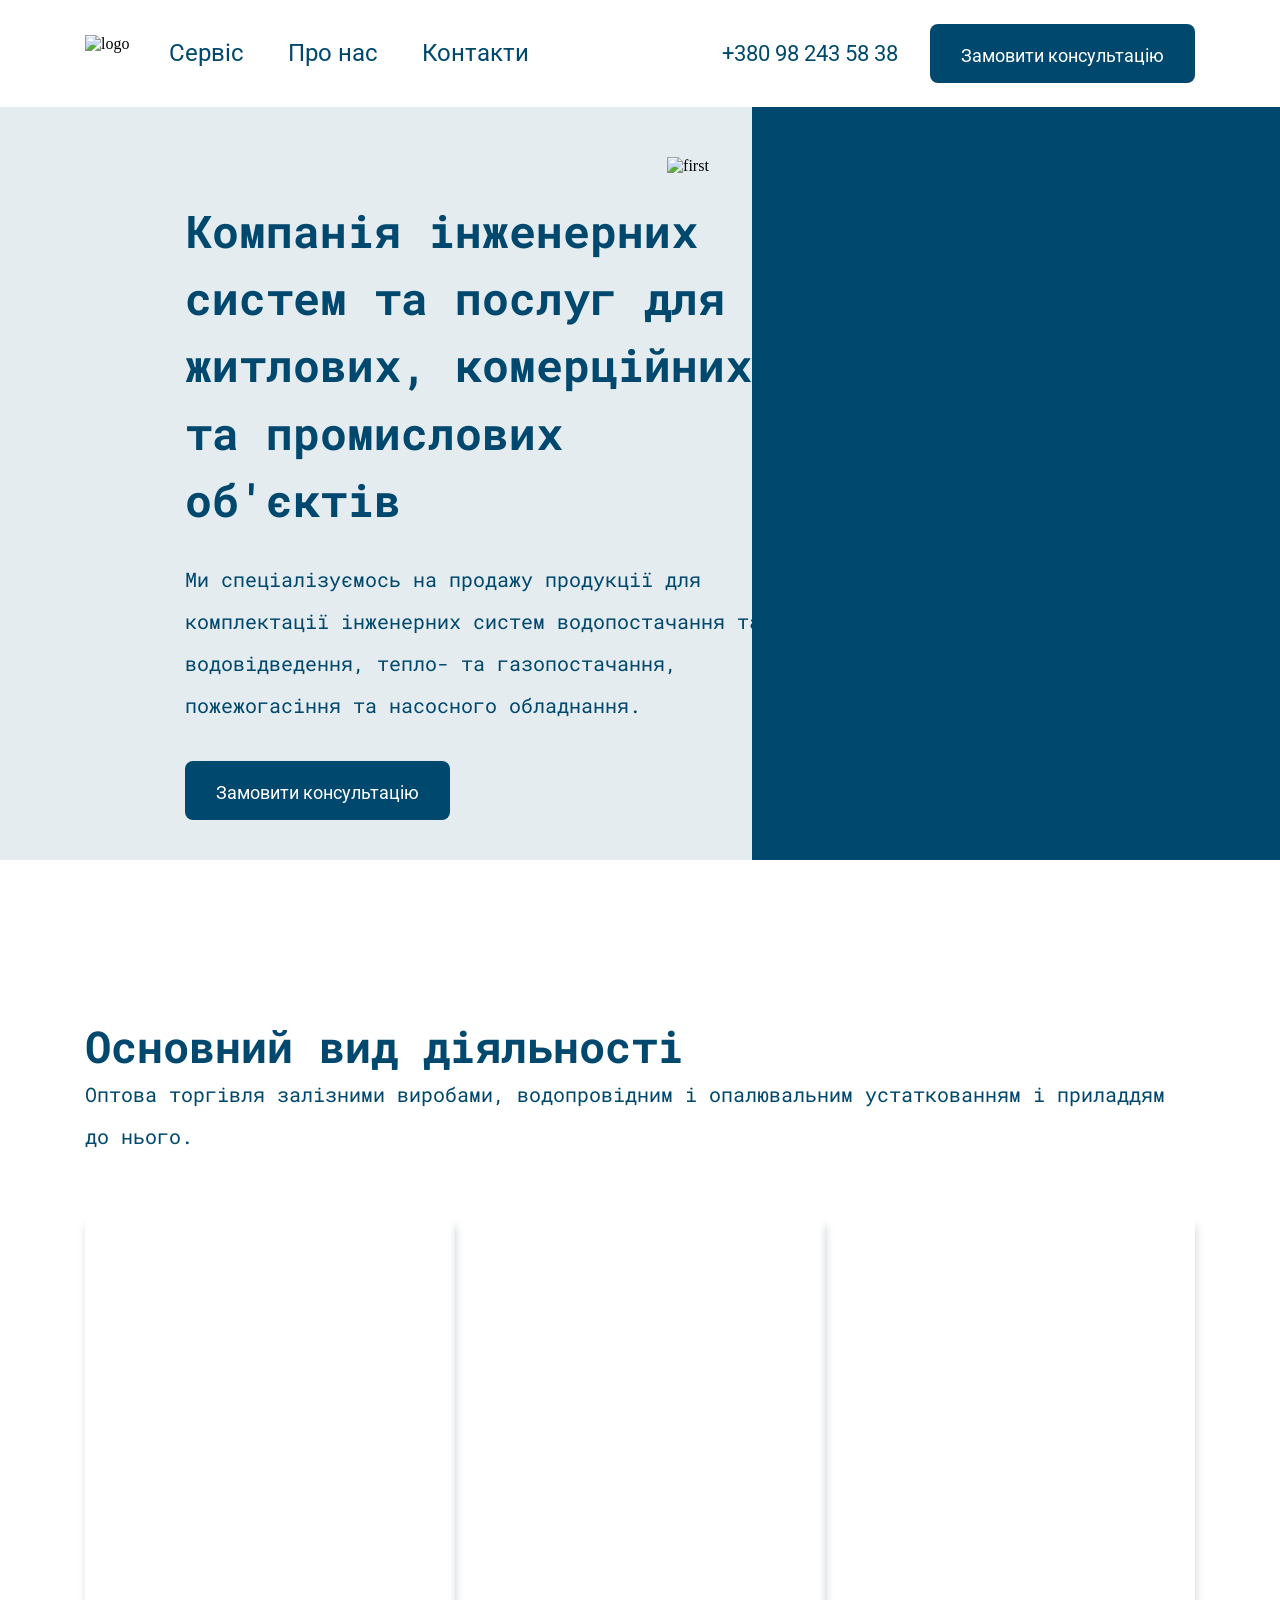
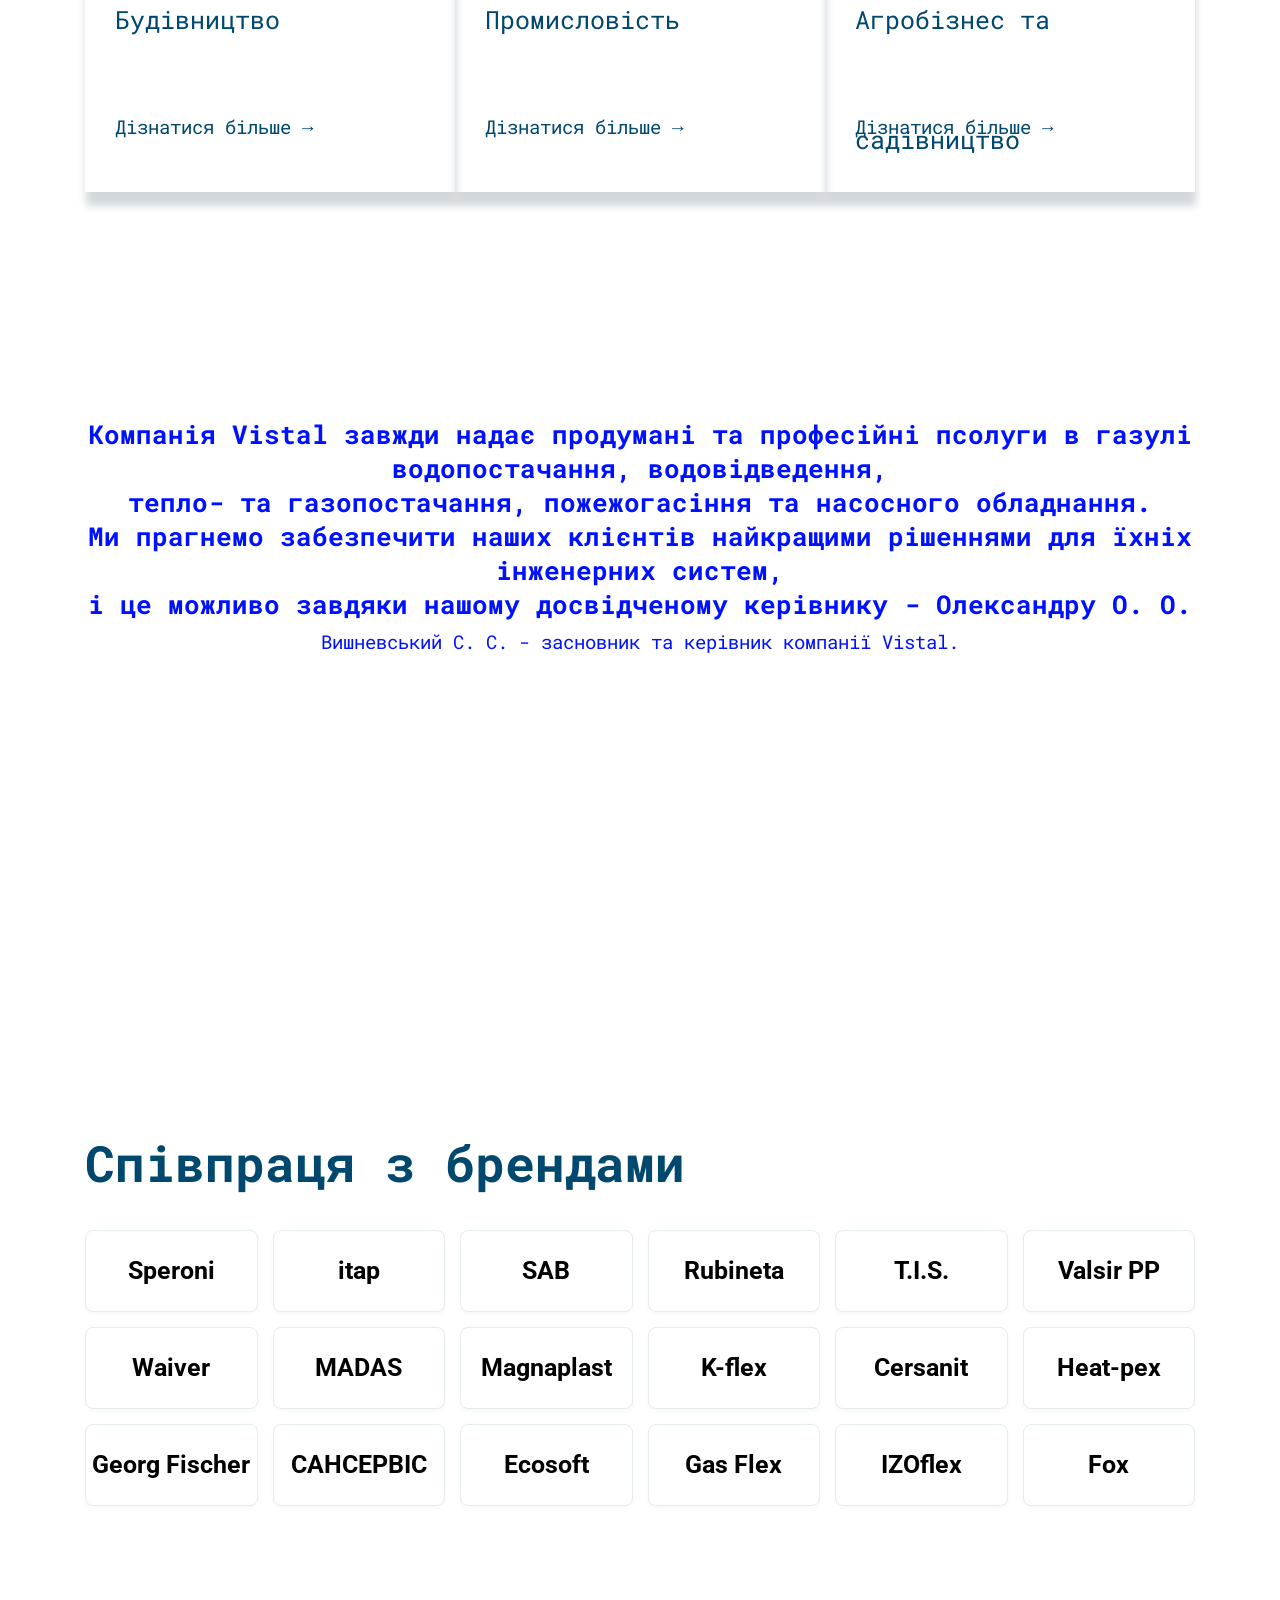
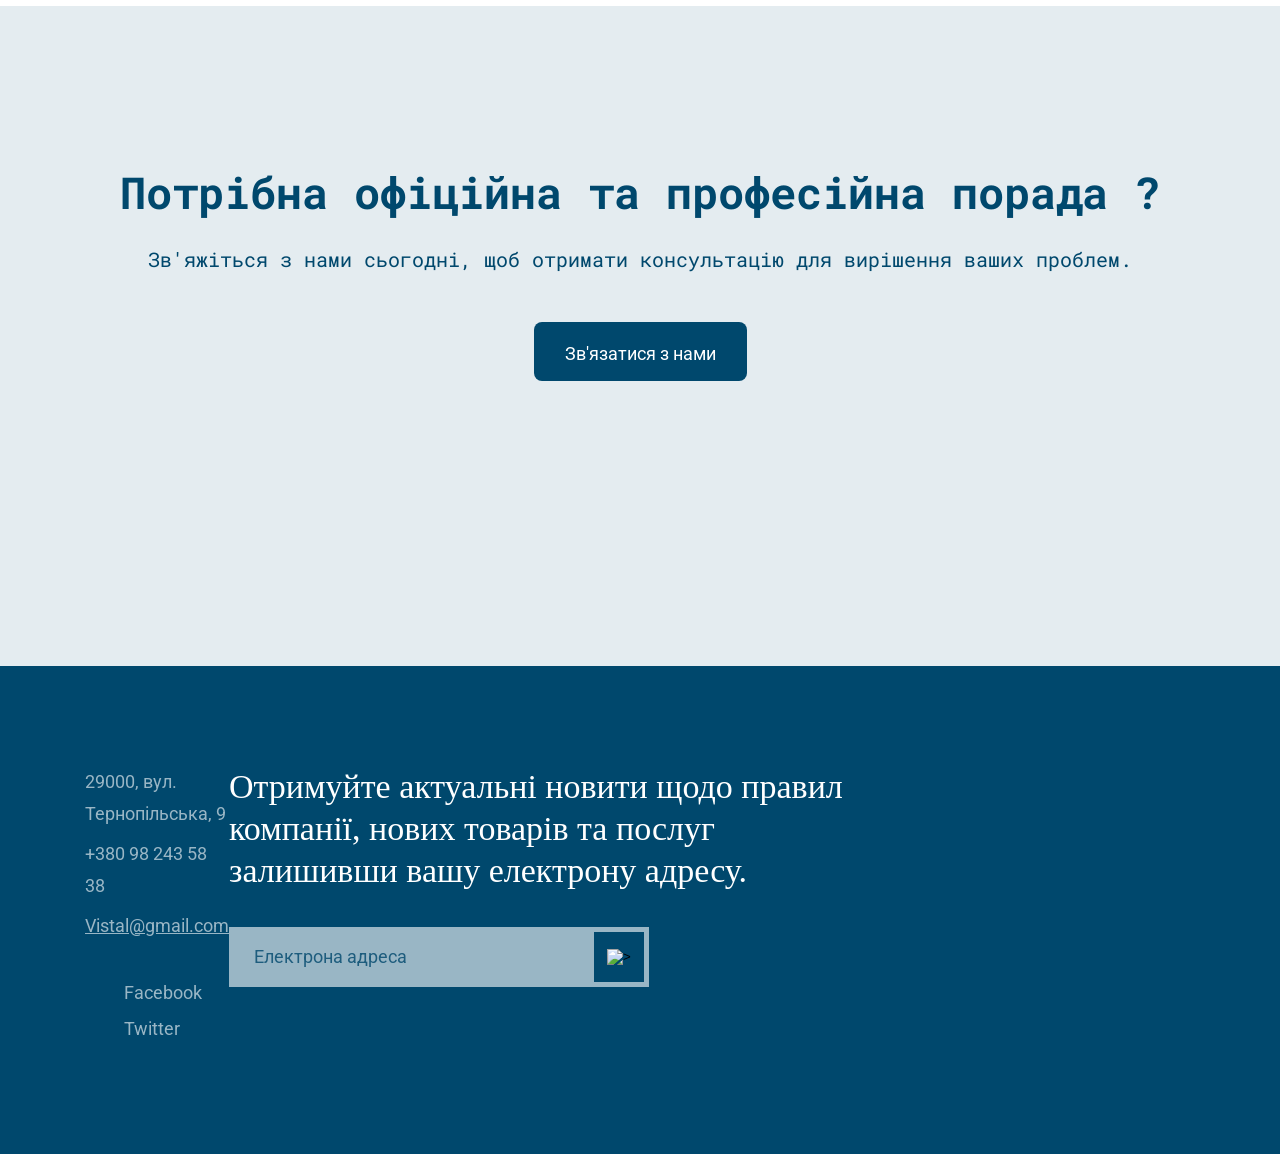
==== index.html @ 838b861d "updated design / fixed footer / etc" ====
<!DOCTYPE html>
<html lang="en">
<head>
    <meta charset="UTF-8">
    <meta name="viewport" content="width=device-width, initial-scale=1.0">
    <title>Vistal</title>
    <link rel="preconnect" href="https://fonts.googleapis.com">
    <link rel="preconnect" href="https://fonts.gstatic.com" crossorigin>
    <link href="https://fonts.googleapis.com/css2?family=Roboto+Mono:ital,wght@0,100..700;1,100..700&family=Roboto:ital,wght@0,100..900;1,100..900&display=swap" rel="stylesheet">
    <link rel="stylesheet" href="Style/style.css">
</head>
<body>
    <header class="header container">
        <div class="header-left">
            <div class="header-logo"><img src="Img/vistal.png" alt="logo"></div>
            <div class="header-menu">
                <a href="#">Сервіс</a>
                <a href="#">Про нас</a>
                <a href="#">Контакти</a>
            </div>
        </div>
        <div class="header-right">
            <div class="header-phone">+380 98 243 58 38</div>
            <button class="button up24px">Замовити консультацію</button>
        </div>
    </header>
    <section class="representation">
        <div class="represntation-text container">
            <h1>
                Компанія інженерних систем та послуг для житлових, комерційних та промислових об'єктів
                
            </h1>
            <p class="m-b35">
                Ми спеціалізуємось на продажу продукції для комплектації інженерних систем водопостачання та водовідведення, тепло- та газопостачання, пожежогасіння та насосного обладнання.
            </p>
            <button class="button">Замовити консультацію</button>
        </div>
        <div class="general-image">
          <img src="Img/img1.jpg" alt="first" class="firstImage">
          
        </div>
    </section>
    <section class="areas container">
        <h2>
            Основний вид діяльності
        </h2>
        <p>
            Оптова торгівля залізними виробами, водопровідним і опалювальним устаткованням і приладдям до нього.
        </p>
        <div class="areas-cards">
            <div class="card">
                <div class="card-image"><img src="Img/B1.png" alt=""></div>
                <div class="card-name">Будівництво</div>
                <a href="#"> Дізнатися більше &rarr;</a>
            </div>
            <div class="card">
                <div class="card-image"><img src="Img/P1.jpg" alt=""></div>
                <div class="card-name">Промисловість</div>
                <a href="#"> Дізнатися більше &rarr;</a>
                </div>
            <div class="card">
                <div class="card-image"><img src="Img/A1.jpg" alt=""></div>
                <div class="card-name">Агробізнес та садівництво</div>
                <a href="#"> Дізнатися більше &rarr;</a>
            </div>
        </div>
    </section>
    <section class="team container">
        <h3>
            Компанія Vistal завжди надає продумані та професійні псолуги в газулі водопостачання, водовідведення, <br> 
            тепло- та газопостачання, пожежогасіння та насосного обладнання.<br>
            Ми прагнемо забезпечити наших клієнтів найкращими рішеннями для їхніх інженерних систем,<br>
             і це можливо завдяки нашому досвідченому керівнику - Олександру О. О.
        </h3>
        <p>
            Вишневський С. С. - засновник та керівник компанії Vistal.
        </p>
        <div class="arrow">
            <img src="Img/arrow.png" alt="">
        </div>
    </section>
    <section class="partners container">
        <h2>
            Співпраця з брендами
        </h2>
        <div class="partners-grid">
            <a href="#" class="partner-btn">Speroni</a>
            <a href="#" class="partner-btn">itap</a>
            <a href="#" class="partner-btn">SAB</a>
            <a href="#" class="partner-btn">Rubineta</a>
            <a href="#" class="partner-btn">T.I.S.</a>
            <a href="#" class="partner-btn">Valsir PP</a>
            
            <a href="#" class="partner-btn">Waiver</a>
            <a href="#" class="partner-btn">MADAS</a>
            <a href="#" class="partner-btn">Magnaplast</a>
            <a href="#" class="partner-btn">K-flex</a>
            <a href="#" class="partner-btn">Cersanit</a>
            <a href="#" class="partner-btn">Heat-pex</a>
            
            <a href="#" class="partner-btn">Georg Fischer</a>
            <a href="#" class="partner-btn">CAHCEPBIC</a>
            <a href="#" class="partner-btn">Ecosoft</a>
            <a href="#" class="partner-btn">Gas Flex</a>
            <a href="#" class="partner-btn">IZOflex</a>
            <a href="#" class="partner-btn">Fox</a>
        </div>
    </section>
    <section class="request">
        <h2>
            Потрібна офіційна та професійна порада ?
        </h2>
        <p>
            Зв'яжіться з нами сьогодні, щоб отримати консультацію для вирішення ваших проблем.
        </p>
        <button class="button">Зв'язатися з нами</button>
    </section>
    <footer class="footer container">
      <div class="footer-leftSide">
      
      <div class="contacts">
        <div class="address">
            29000, вул. Тернопільська, 9
        </div>
        <div class="phone">
            +380 98 243 58 38
        </div>
        <div class="mail">
            Vistal@gmail.com
        </div>
      </div>
      <div class="socials">
        <div class="social-item"><img src="Img/F.png" alt=""><div class="soc-item-txt">Facebook</div></div>
        <div class="social-item"><img src="Img/T.png" alt=""><div class="soc-item-txt">Twitter</div></div>
      </div>
      </div>
      <div class="footer-main">
        <h4 class="white">
            Отримуйте актуальні новити щодо правил компанії, нових товарів та послуг залишивши вашу електрону адресу.
        </h4>
        <div class="combiInput">
            <input type="text" placeholder="Електрона адреса">
            <button class="imageButton"><img src="Img/send.png" alt=">"></button>
        </div>
      </div>
    </footer>
</body>
</html>
---- Style/style.css ----
*{
    padding: 0;
    margin: 0;
}

.upHead {
    height: 51px;
    background-color: #00486D;
    color: #99B6C5;
    font-family: DM Sans;
    font-size: 18px;
    line-height: 51px;
    text-align: center;
}

.header {
    display: flex;
    justify-content: space-between;
    height: 107px;
}

.container {
    padding: 0 85px;
}

.header-left {
    display: flex;
    gap: 40px;
}

.header-logo {
    margin-top: 35px;
}

.header-menu a {
    text-decoration: none;
    font-family: "Roboto", sans-serif;
    font-size: 24px;
    line-height: 107px;
    color: #00486D;
    margin-right: 40px;
}

.header-right {
    display: flex;
    gap: 32px;
}

.header-phone {
    font-family: "Roboto", sans-serif;
    font-size: 22px;
    line-height: 107px;
    color: #00486D;
}

.button {
   height: 59px;
    font-family: "Roboto", sans-serif;
    font-weight: 400;
    font-size: 18px;
    line-height: 59px;
    text-align: center;
    padding: 0 29px;
    background-color: #00486D;
    color: #FFFFFF;
    cursor: pointer;
    transition: all 0.3s ease; 
    border: 2px solid transparent; /* краї прозорі */
    border-radius: 8px; /* робить краї м'якими та круглими */
}

.button:hover {
    border-color: transparent; /* краї прозорі*/
    box-shadow: 0px 8px 15px rgba(0, 72, 109, 0.3);
    transform: translateY(-2px);
}

.up24px {
    margin-top: 24px;
}

.representation {
    display: flex;
    justify-content: space-between;
    background-color: #E4ECF0;
}

h1 {
    font-family: "Roboto Mono", monospace;
    font-size: 45px;
    line-height: 67.2px;
    color: #00486D;
    margin-bottom: 25px;
}

p {
    font-family: "Roboto Mono", monospace;
    font-size: 20px;
    line-height: 42px;
    color: #00486D;
}

.represntation-text {
    position: relative;
    width: 635px;
    height: 551px;
    padding-top: 90px;
     left: 100px;
}

.general-image {
    position: relative;
    background-color: #00486D;
    width: 576px;
    height: 753px;
}

.firstImage {
    position: relative;
    z-index: 4;
    top: 50px;
    right: 85px;
    width: 576px;
    height: 753px;
}

.m-b35 {
    margin-bottom: 35px;
}

.areas {
    padding-top: 160px;
}

h2 {
    font-family: "Roboto Mono", monospace;
    font-size: 44px;
    line-height: 52.8px;
    color: #00486D;
}

.areas-cards {
    display: flex;
    justify-content: space-between;
    margin-top: 55px;
}

.card {
    position: relative;
    width: 397px;
    height: 500px;
    padding: 40px 30px;
    box-shadow: 1px 14px 8px rgba(34, 60, 80, 0.2);
}

.card a {
    position: absolute;
    text-decoration: none;
    font-family: "Roboto Mono", monospace;
    font-size: 19px;
    line-height: 50px;  
    color: #00486D;
    bottom: 40px;
    left: 30px;
}

.card-image {
    width: 100%;
    height: 260px;
}

.card-name {
    font-family: "Roboto Mono", monospace;
    font-size: 25px;
    line-height: 120px;
    color: #00486D;
    margin-top: 48px;
    margin-bottom: 12px;
}

.team {
    position: relative;
    height: 620px;
}

.team h3 {
    font-family: "Roboto Mono", monospace;
    font-size: 34px;
    margin-top: 225px;
    text-align: center;
    color: #0011ff;
    font-size: 26px;
}

.team p {
    font-family: "Roboto Mono", monospace;
    font-size: 19px;
    text-align: center;
    color: #0011ff;
}

.arrow {
    position: absolute;
    right: 85px;
    top: -250px;
}

.partners {
    padding-top: 100px;
    padding-bottom: 100px;
}

.partners h2 {
    font-family: "Roboto Mono", monospace;
    font-size: 50px;
    margin-bottom: 40px;
    color: #00486D; 
}

/* Налаштовуємо сітку на 6 колонок */
.partners-grid {
    display: grid;
    grid-template-columns: repeat(6, 1fr);
    gap: 15px; /* Відстань між кнопками */
}

/* Стиль самої кнопки бренду */
.partner-btn {
    display: flex;
    align-items: center;
    justify-content: center;
    height: 80px;
    background-color: #FFFFFF;
    border: 1px solid #E4ECF0;
    border-radius: 8px; /* Заокруглені кути */
    text-decoration: none;
    
    color: #000000; 
    font-family: "Roboto", sans-serif;
    font-weight: 700;
    font-size: 25px;
    
    box-shadow: 0px 2px 4px rgba(0, 0, 0, 0.03);
    transition: all 0.3s ease;
}

/* Ефект при наведенні мишкою */
.partner-btn:hover {
    border-color: #00486D;
    box-shadow: 0px 6px 12px rgba(0, 72, 109, 0.15);
    transform: translateY(-2px); /* Кнопка трохи піднімається */
}

.request {
    height: 500px;
    background-color: #E4ECF0;
    text-align: center;
    padding-top: 160px;
}

.request h2 {
    margin-bottom: 20px;
}

.request p {
    margin-bottom: 42px;
}

.footer {
    background-color: #00486D;
    display: flex;
    justify-content: space-between; /* Розсуває ліву і праву колонки по краях */
    padding-top: 100px; /* Внутрішній відступ зверху */
    padding-bottom: 100px;
    height: auto; /* Видаляємо фіксовану висоту щоб футер був гнучким */
    box-sizing: border-box;
}

.footer-leftSide {
    width: 350px;
}

.whitelogo {
    margin-bottom: 40px;
}

.address, .phone, .mail {
    font-family: "Roboto", sans-serif;
    font-weight: 400;
    font-size: 18px;
    line-height: 32px;
    color: #99B6C5;
    margin-bottom: 8px; /* відступ між рядками */
}

.mail {
    text-decoration: underline; /* підкреслення пошти */
}

.socials {
    margin-top: 40px;
}

.social-item {
    display: flex;
    align-items: center; /* Центруємо іконку і текст по вертикалі */
    margin-bottom: 15px;
    cursor: pointer;
}

.social-item img {
    margin-right: 15px;
    width: 24px; /* іконки однакового розміру */
}

.soc-item-txt {
    font-family: "Roboto", sans-serif;
    font-weight: 400;
    font-size: 18px;
    color: #99B6C5;
}

.footer-main {
    max-width: 650px; 
    margin-right: 350px;/* Обмежуємо ширину правого блоку */
}

.footer-main h4 {
    font-family: 'DM Serif Text', serif;
    font-weight: 400;
    font-size: 34px; 
    line-height: 42px;
    color: #FFFFFF;
    margin-top: 0; 
    margin-bottom: 35px; /* Відступ до поля вводу */
    width: 100%; /* текс займеє всю ширину блока */
}

.combiInput {
    display: flex; /* Flexbox сам вирівняє поле і кнопку */
    background-color: #99B6C5;
    height: 60px;
    width: 100%;
    max-width: 420px;
    padding: 5px; /* Відступ від країв сірого фону до кнопки */
    box-sizing: border-box;
}

input {
    position: static; 
    flex-grow: 1; /* Поле вводу займає весь вільний простір зліва від кнопки */
    height: 100%;
    font-family: "Roboto", sans-serif;
    font-size: 18px;
    color: #00486D;
    padding-left: 20px;
    background: transparent; /* Робимо input прозорим, шоб було видно сірий фон .combiInput */
    border: none;
    outline: none; /* забираю чорну рамку при кліку */
}

/* Email Address */
input::placeholder {
    color: #00486D;
    opacity: 0.8;
}

.imageButton {
    position: static;
    width: 50px;
    height: 100%; /* Кнопка на всю висоту доступного простору */
    background-color: #00486D; 
    border: none;
    cursor: pointer;
    display: flex;
    justify-content: center;
    align-items: center;
    transition: background-color 0.3s ease;
}

.imageButton:hover {
    background-color: #002B41; /* темнішає при наведенні */
}
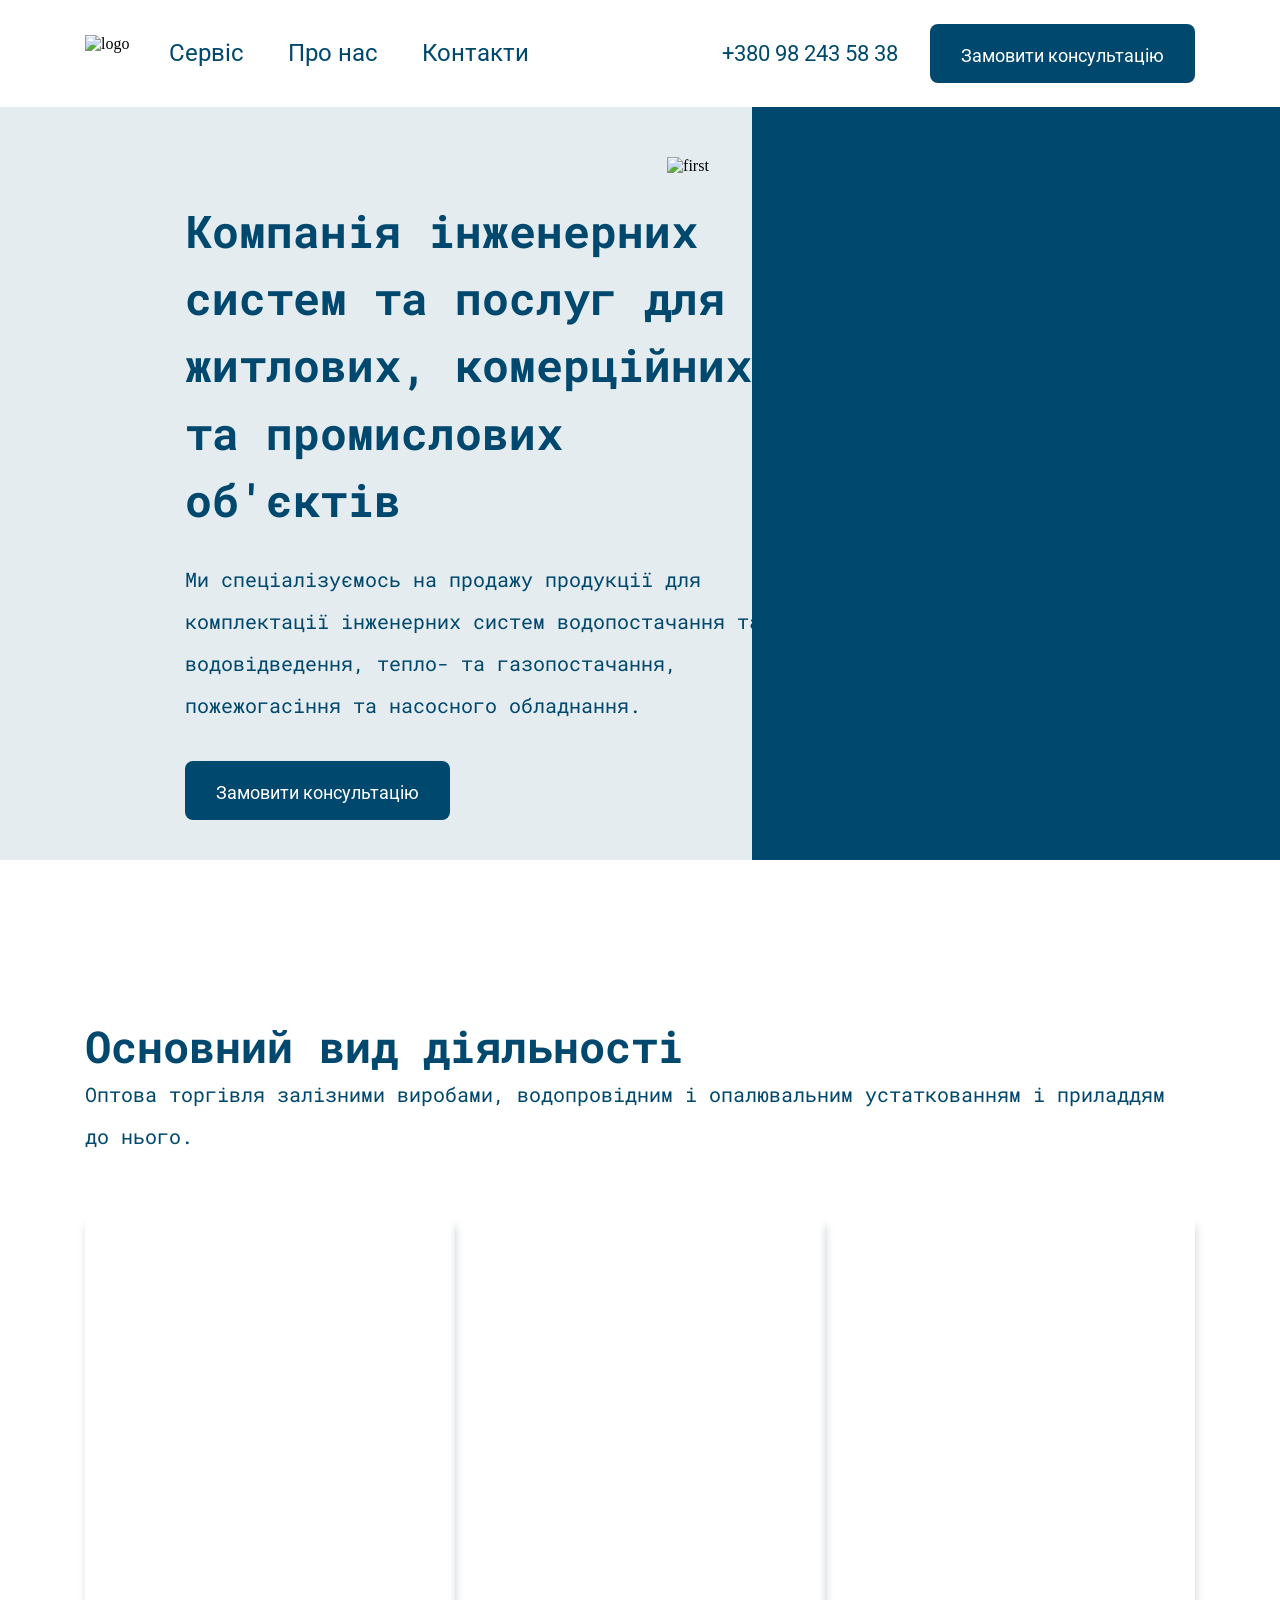
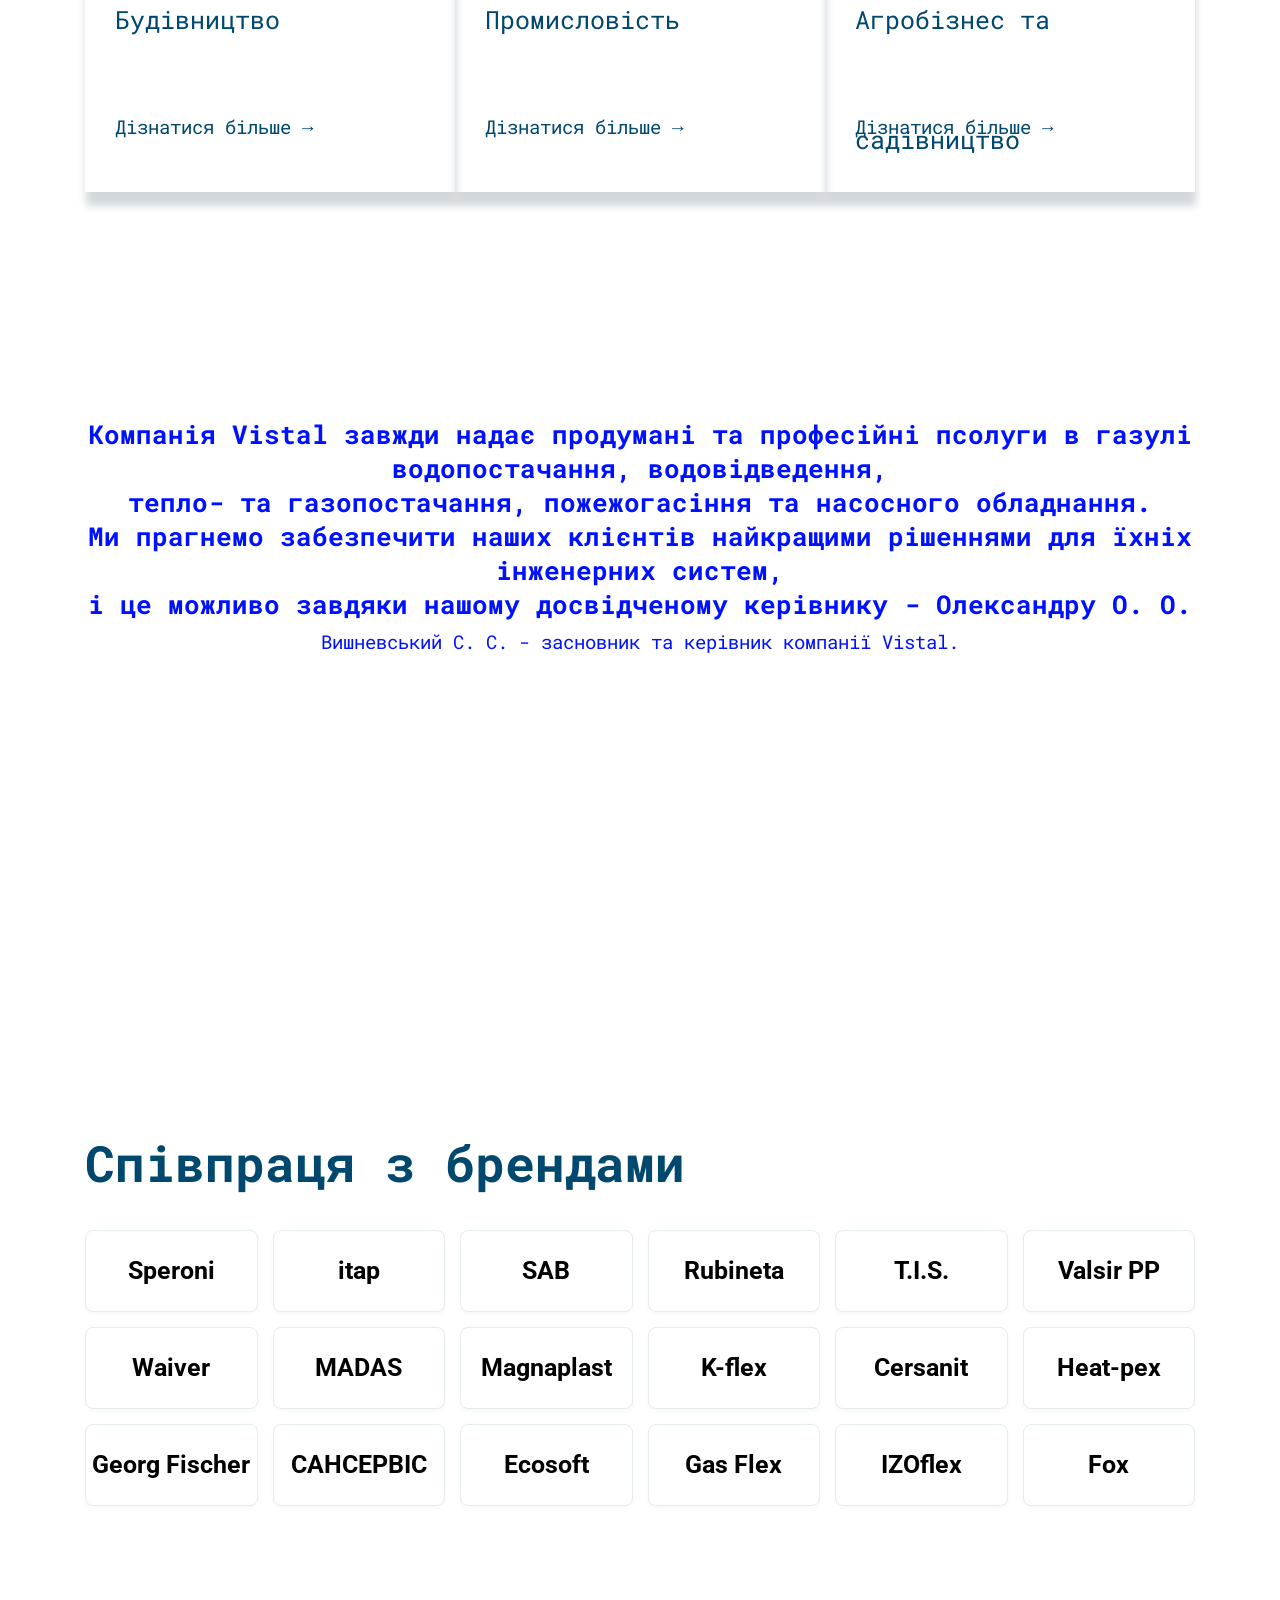
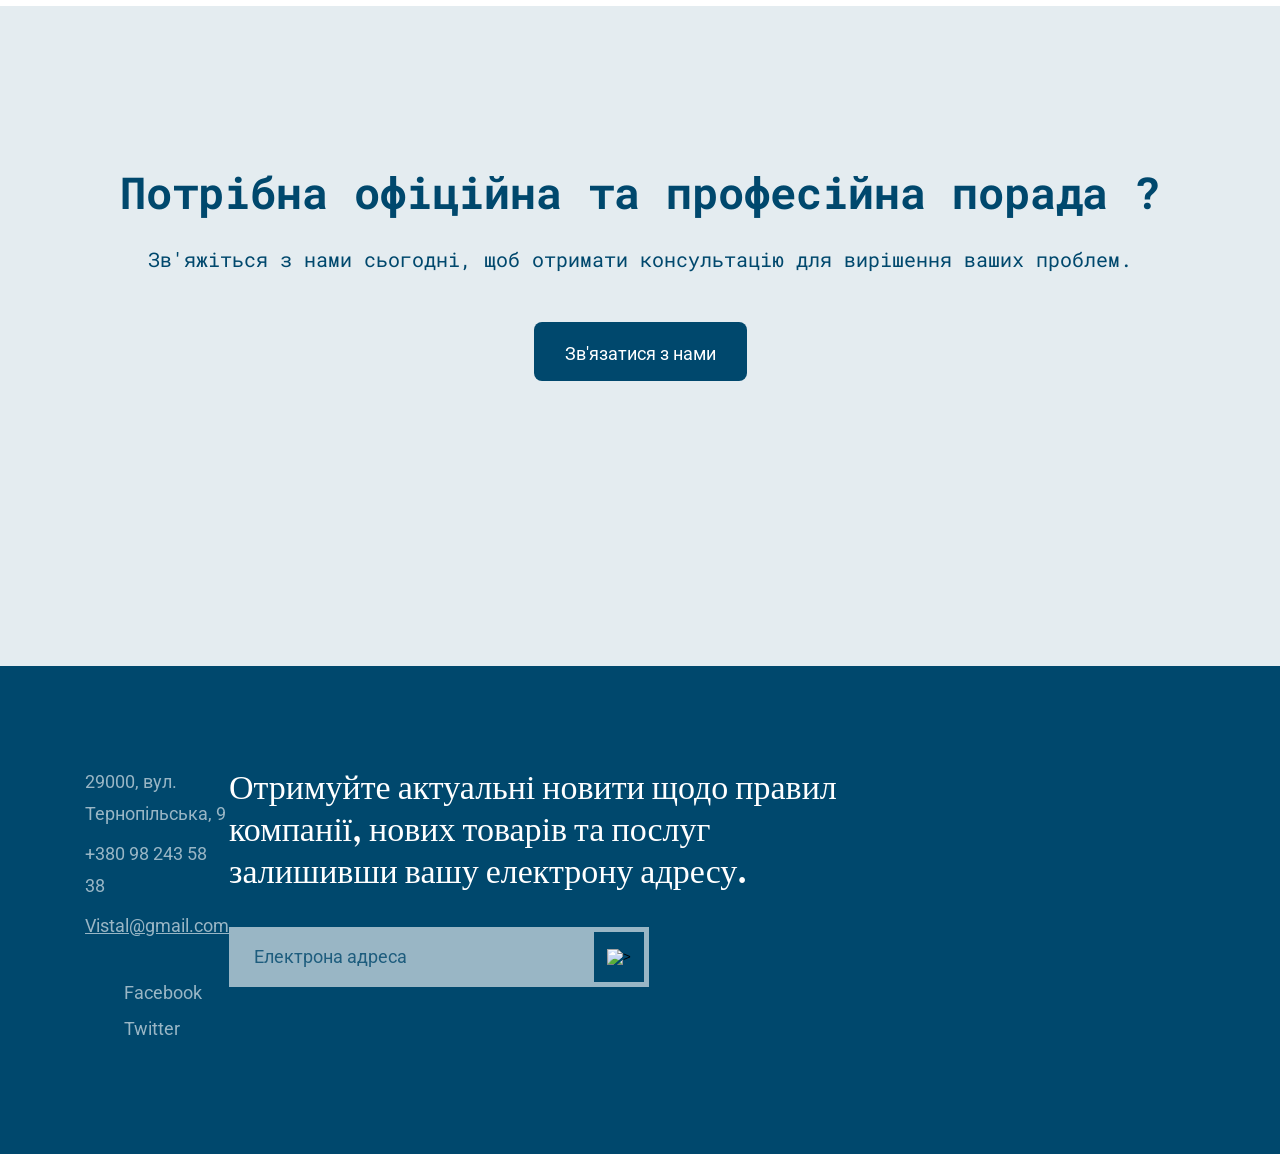
==== commit bc1a100a: "fix fonts" ====
--- a/index.html
+++ b/index.html
@@ -6,7 +6,7 @@
     <title>Vistal</title>
     <link rel="preconnect" href="https://fonts.googleapis.com">
     <link rel="preconnect" href="https://fonts.gstatic.com" crossorigin>
-    <link href="https://fonts.googleapis.com/css2?family=Roboto+Mono:ital,wght@0,100..700;1,100..700&family=Roboto:ital,wght@0,100..900;1,100..900&display=swap" rel="stylesheet">
+    <link href="https://fonts.googleapis.com/css2?family=DM+Sans&family=DM+Serif+Text&family=Roboto&family=Roboto+Mono&display=swap" rel="stylesheet">
     <link rel="stylesheet" href="Style/style.css">
 </head>
 <body>
--- a/Style/style.css
+++ b/Style/style.css
@@ -1,16 +1,6 @@
 *{
     padding: 0;
     margin: 0;
-}
-
-.upHead {
-    height: 51px;
-    background-color: #00486D;
-    color: #99B6C5;
-    font-family: DM Sans;
-    font-size: 18px;
-    line-height: 51px;
-    text-align: center;
 }
 
 .header {
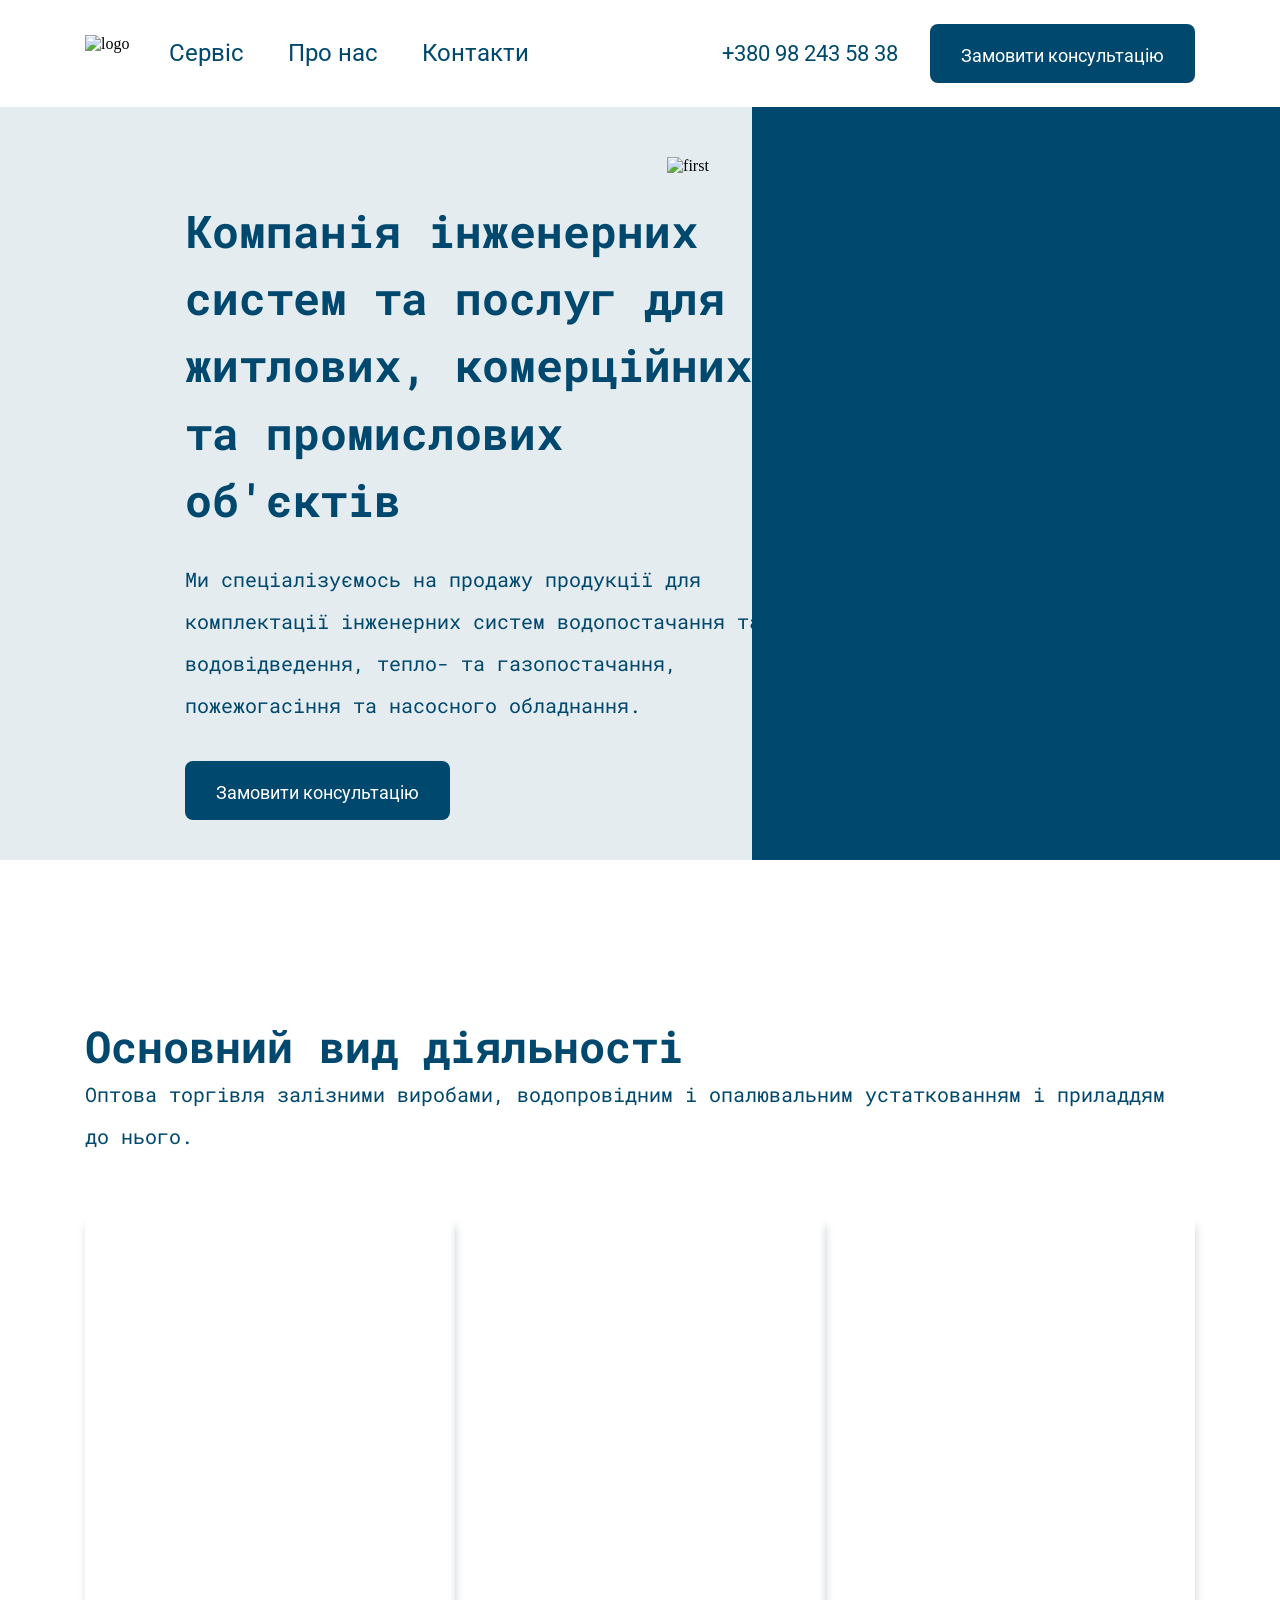
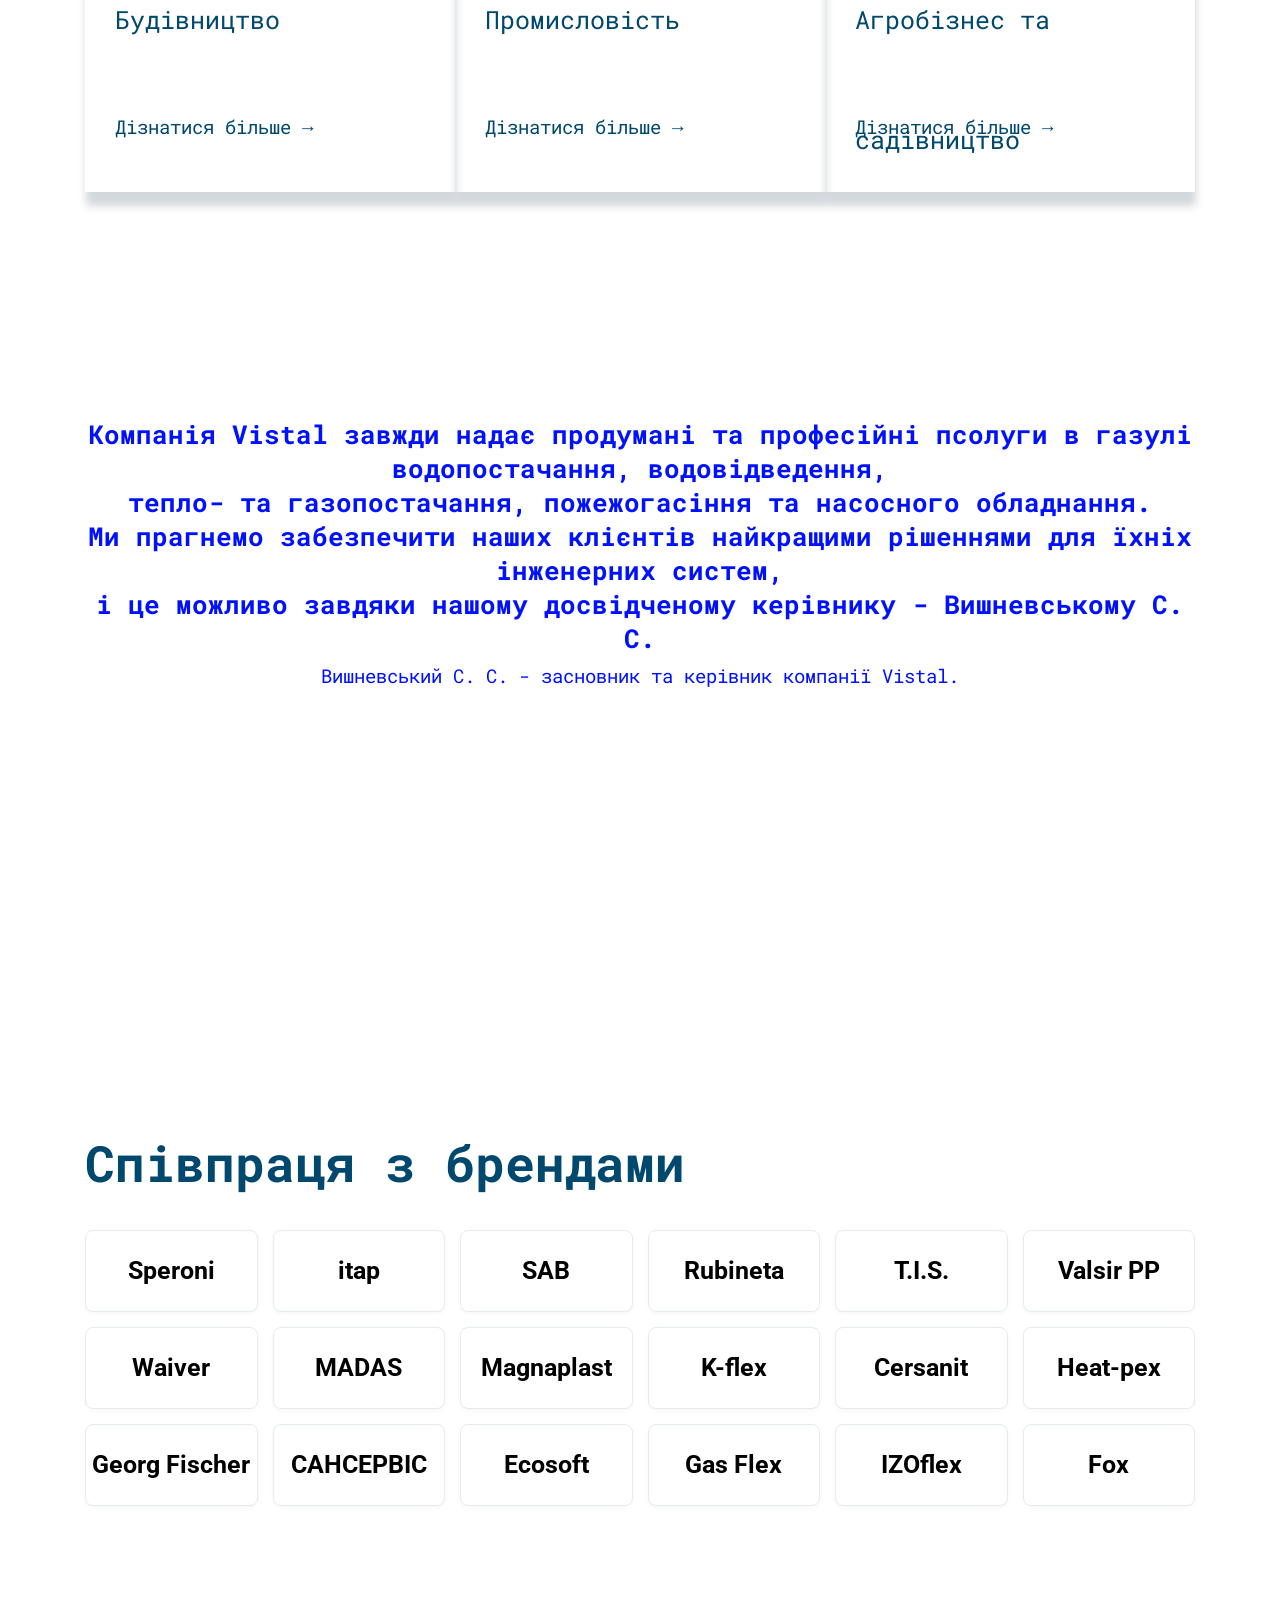
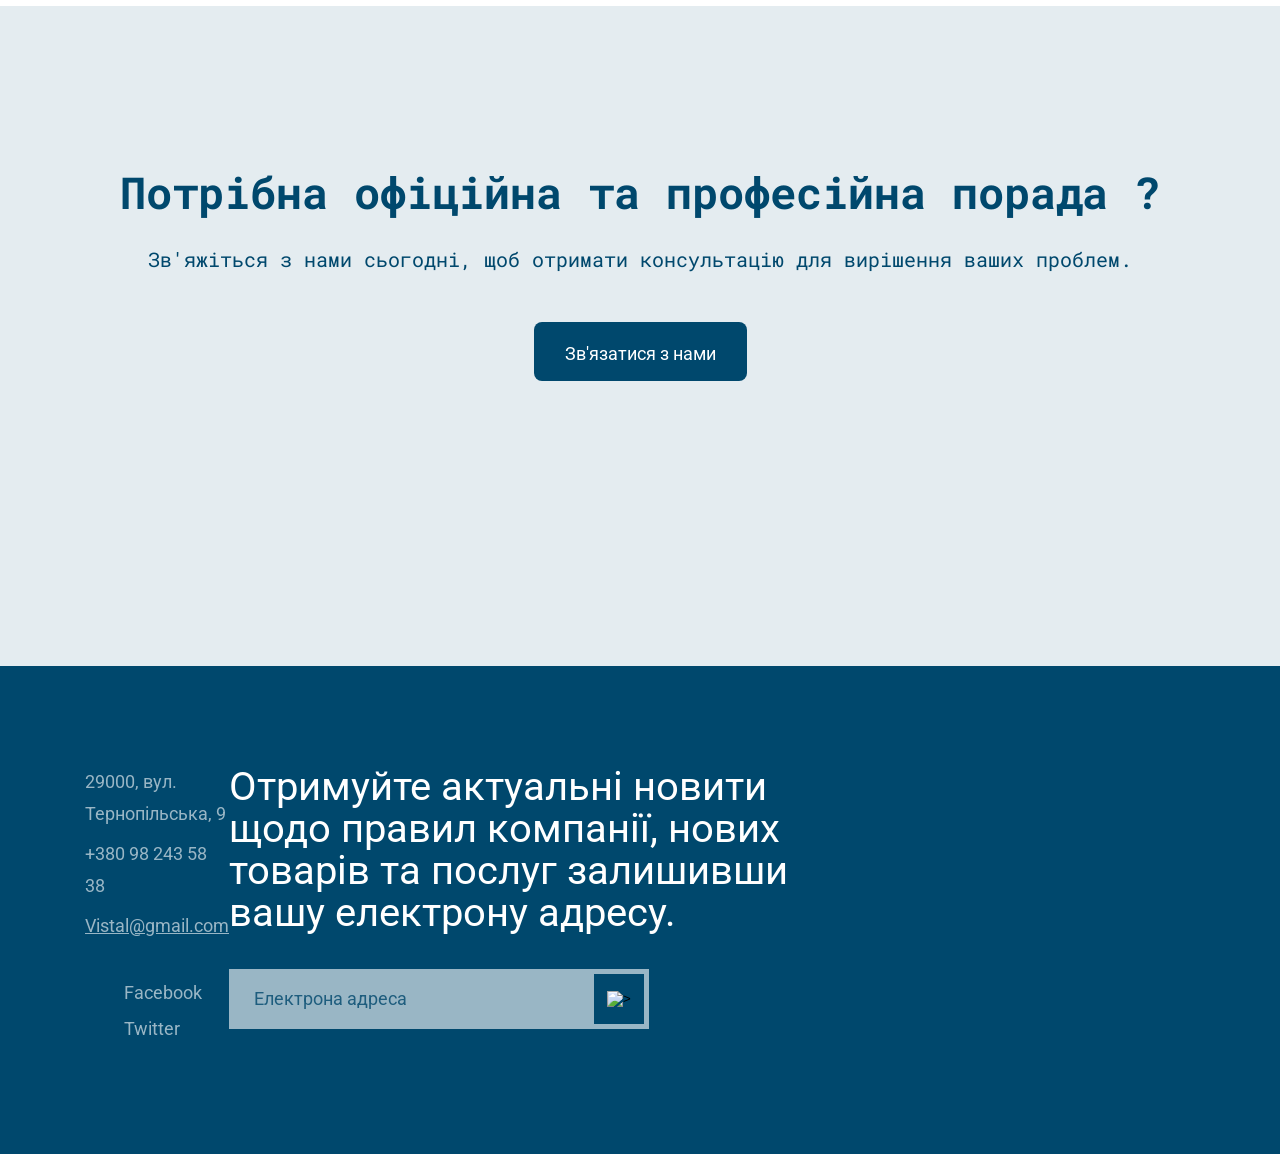
==== commit 6d64d7f7: "fix" ====
--- a/index.html
+++ b/index.html
@@ -8,7 +8,7 @@
     <link rel="preconnect" href="https://fonts.gstatic.com" crossorigin>
     <link href="https://fonts.googleapis.com/css2?family=DM+Sans&family=DM+Serif+Text&family=Roboto&family=Roboto+Mono&display=swap" rel="stylesheet">
     <link rel="stylesheet" href="Style/style.css">
-</head>
+</head> 
 <body>
     <header class="header container">
         <div class="header-left">
@@ -70,7 +70,7 @@
             Компанія Vistal завжди надає продумані та професійні псолуги в газулі водопостачання, водовідведення, <br> 
             тепло- та газопостачання, пожежогасіння та насосного обладнання.<br>
             Ми прагнемо забезпечити наших клієнтів найкращими рішеннями для їхніх інженерних систем,<br>
-             і це можливо завдяки нашому досвідченому керівнику - Олександру О. О.
+             і це можливо завдяки нашому досвідченому керівнику - Вишневському С. С.
         </h3>
         <p>
             Вишневський С. С. - засновник та керівник компанії Vistal.
--- a/Style/style.css
+++ b/Style/style.css
@@ -2,7 +2,6 @@
     padding: 0;
     margin: 0;
 }
-
 .header {
     display: flex;
     justify-content: space-between;
@@ -24,7 +23,7 @@
 
 .header-menu a {
     text-decoration: none;
-    font-family: "Roboto", sans-serif;
+    font-family: "Roboto", sans-serif;  
     font-size: 24px;
     line-height: 107px;
     color: #00486D;
@@ -310,17 +309,17 @@
     color: #99B6C5;
 }
 
-.footer-main {
+.footer-main {  
     max-width: 650px; 
     margin-right: 350px;/* Обмежуємо ширину правого блоку */
 }
 
 .footer-main h4 {
-    font-family: 'DM Serif Text', serif;
-    font-weight: 400;
-    font-size: 34px; 
+    font-family: "Roboto", sans-serif;
+    font-size: 40px;
+    font-weight: 400;  
     line-height: 42px;
-    color: #FFFFFF;
+    color: #ffffff;
     margin-top: 0; 
     margin-bottom: 35px; /* Відступ до поля вводу */
     width: 100%; /* текс займеє всю ширину блока */
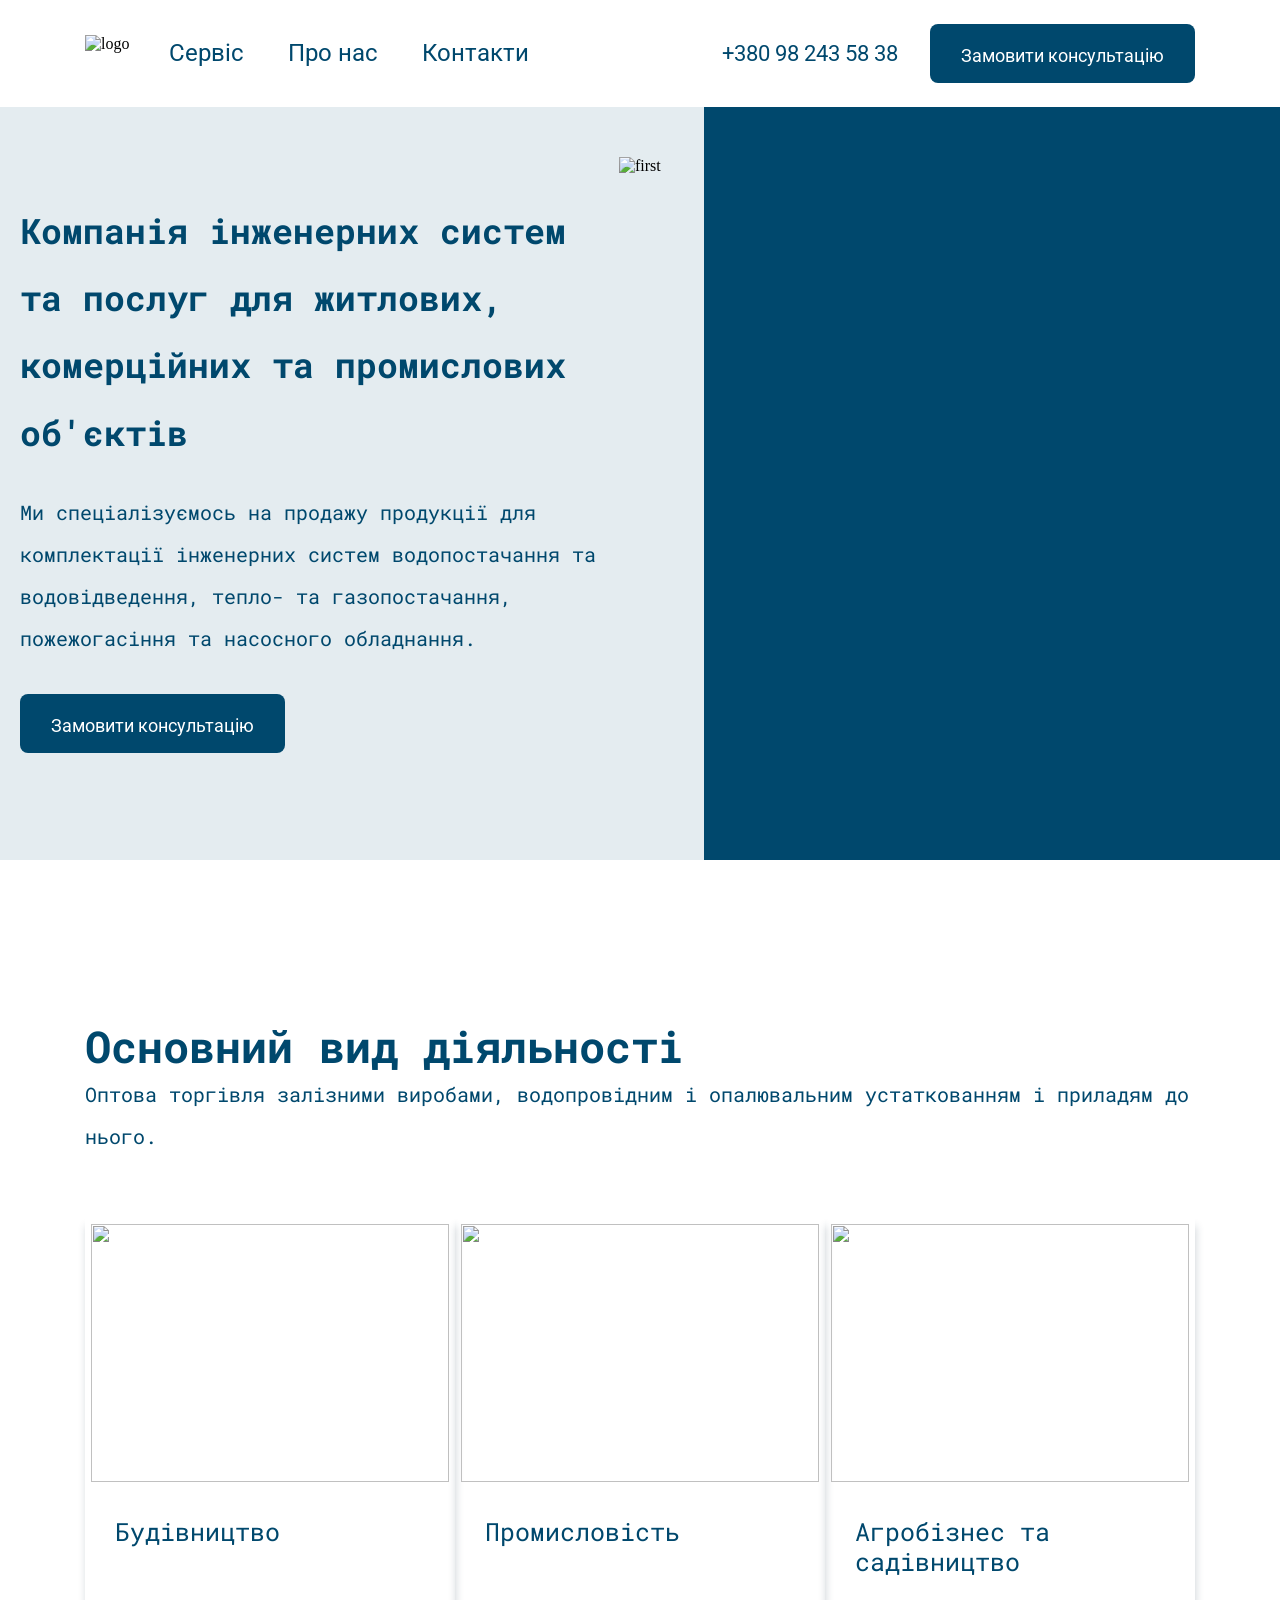
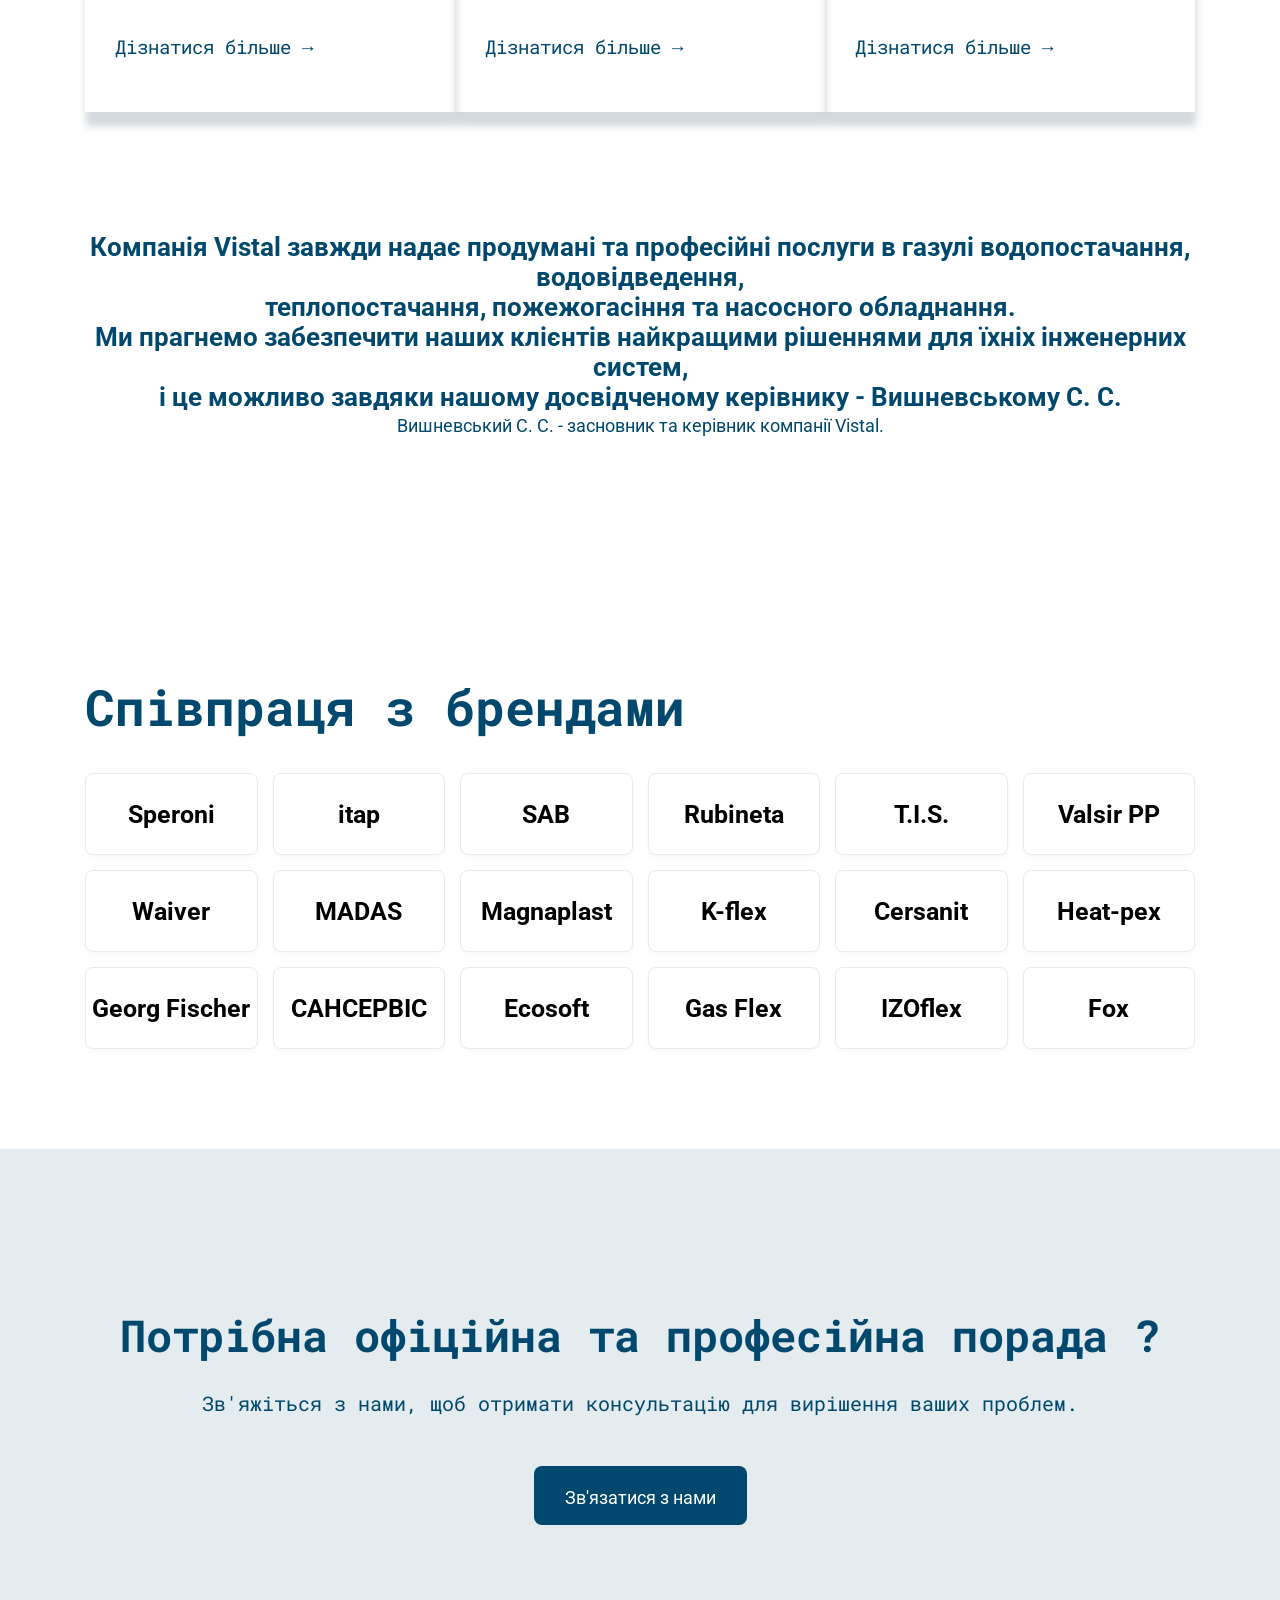
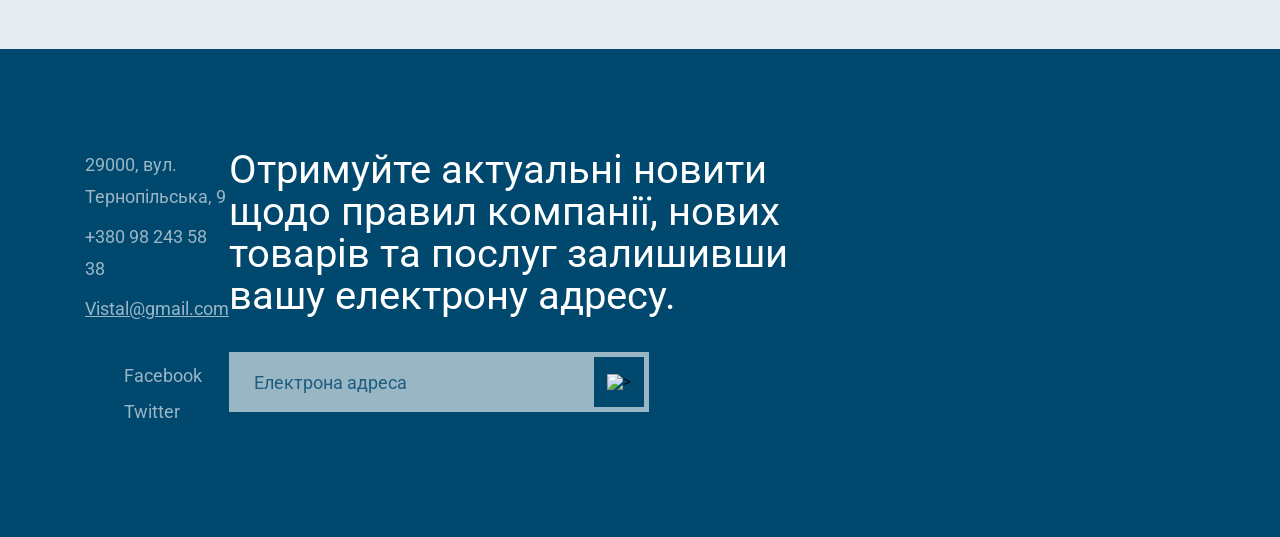
==== commit 5cb9a1eb: "resolve conflicts" ====
--- a/index.html
+++ b/index.html
@@ -1,5 +1,5 @@
 <!DOCTYPE html>
-<html lang="en">
+<html lang="">
 <head>
     <meta charset="UTF-8">
     <meta name="viewport" content="width=device-width, initial-scale=1.0">
@@ -13,15 +13,20 @@
     <header class="header container">
         <div class="header-left">
             <div class="header-logo"><img src="Img/vistal.png" alt="logo"></div>
-            <div class="header-menu">
+            <div class="header-menu" id="menu-links">
                 <a href="#">Сервіс</a>
                 <a href="#">Про нас</a>
                 <a href="#">Контакти</a>
             </div>
         </div>
         <div class="header-right">
-            <div class="header-phone">+380 98 243 58 38</div>
+            <div class="header-phone">+380 98 243 58 38</div>   
             <button class="button up24px">Замовити консультацію</button>
+        </div>
+        <div class="burger" id="burger">
+    <span></span>
+    <span></span>
+    <span></span>
         </div>
     </header>
     <section class="representation">
@@ -36,8 +41,7 @@
             <button class="button">Замовити консультацію</button>
         </div>
         <div class="general-image">
-          <img src="Img/img1.jpg" alt="first" class="firstImage">
-          
+          <img src="Img/Img.png" alt="first" class="firstImage">
         </div>
     </section>
     <section class="areas container">
@@ -45,21 +49,21 @@
             Основний вид діяльності
         </h2>
         <p>
-            Оптова торгівля залізними виробами, водопровідним і опалювальним устаткованням і приладдям до нього.
+            Оптова торгівля залізними виробами, водопровідним і опалювальним устаткованням і приладям до нього.
         </p>
         <div class="areas-cards">
             <div class="card">
-                <div class="card-image"><img src="Img/B1.png" alt=""></div>
+                <div class="card-image"><img src="Img/B.jpg" alt=""></div>
                 <div class="card-name">Будівництво</div>
                 <a href="#"> Дізнатися більше &rarr;</a>
             </div>
             <div class="card">
-                <div class="card-image"><img src="Img/P1.jpg" alt=""></div>
+                <div class="card-image"><img src="Img/P.jpg" alt=""></div>
                 <div class="card-name">Промисловість</div>
                 <a href="#"> Дізнатися більше &rarr;</a>
                 </div>
             <div class="card">
-                <div class="card-image"><img src="Img/A1.jpg" alt=""></div>
+                <div class="card-image"><img src="Img/A.jpg" alt=""></div>
                 <div class="card-name">Агробізнес та садівництво</div>
                 <a href="#"> Дізнатися більше &rarr;</a>
             </div>
@@ -67,8 +71,8 @@
     </section>
     <section class="team container">
         <h3>
-            Компанія Vistal завжди надає продумані та професійні псолуги в газулі водопостачання, водовідведення, <br> 
-            тепло- та газопостачання, пожежогасіння та насосного обладнання.<br>
+            Компанія Vistal завжди надає продумані та професійні послуги в газулі водопостачання, водовідведення, <br> 
+            теплопостачання, пожежогасіння та насосного обладнання.<br>
             Ми прагнемо забезпечити наших клієнтів найкращими рішеннями для їхніх інженерних систем,<br>
              і це можливо завдяки нашому досвідченому керівнику - Вишневському С. С.
         </h3>
@@ -84,26 +88,24 @@
             Співпраця з брендами
         </h2>
         <div class="partners-grid">
-            <a href="#" class="partner-btn">Speroni</a>
-            <a href="#" class="partner-btn">itap</a>
-            <a href="#" class="partner-btn">SAB</a>
-            <a href="#" class="partner-btn">Rubineta</a>
-            <a href="#" class="partner-btn">T.I.S.</a>
-            <a href="#" class="partner-btn">Valsir PP</a>
-            
-            <a href="#" class="partner-btn">Waiver</a>
-            <a href="#" class="partner-btn">MADAS</a>
-            <a href="#" class="partner-btn">Magnaplast</a>
-            <a href="#" class="partner-btn">K-flex</a>
-            <a href="#" class="partner-btn">Cersanit</a>
-            <a href="#" class="partner-btn">Heat-pex</a>
-            
-            <a href="#" class="partner-btn">Georg Fischer</a>
-            <a href="#" class="partner-btn">CAHCEPBIC</a>
-            <a href="#" class="partner-btn">Ecosoft</a>
-            <a href="#" class="partner-btn">Gas Flex</a>
-            <a href="#" class="partner-btn">IZOflex</a>
-            <a href="#" class="partner-btn">Fox</a>
+            <a href="https://vistal.com.ua/shop/brand/speroni/" class="partner-btn">Speroni</a>
+            <a href="https://vistal.com.ua/shop/brand/itap/" class="partner-btn">itap</a>
+            <a href="https://vistal.com.ua/shop/brand/sab/" class="partner-btn">SAB</a>
+            <a href="https://vistal.com.ua/shop/brand/rubineta/" class="partner-btn">Rubineta</a>
+            <a href="https://vistal.com.ua/shop/brand/t-i-s/" class="partner-btn">T.I.S.</a>
+            <a href="https://vistal.com.ua/shop/brand/valsir-pp/" class="partner-btn">Valsir PP</a>
+            <a href="https://vistal.com.ua/shop/brand/walver/" class="partner-btn">Waiver</a>
+            <a href="https://vistal.com.ua/shop/brand/madas/" class="partner-btn">MADAS</a>
+            <a href="https://vistal.com.ua/shop/brand/magnaplast/" class="partner-btn">Magnaplast</a>
+            <a href="https://vistal.com.ua/shop/brand/k-flex/" class="partner-btn">K-flex</a>
+            <a href="https://vistal.com.ua/shop/brand/cersanit/" class="partner-btn">Cersanit</a>
+            <a href="https://vistal.com.ua/shop/brand/heat-pex/" class="partner-btn">Heat-pex</a>
+            <a href="https://vistal.com.ua/shop/brand/georg-fischer/" class="partner-btn">Georg Fischer</a>
+            <a href="https://vistal.com.ua/shop/brand/sanservis/" class="partner-btn">CAHCEPBIC</a>
+            <a href="https://vistal.com.ua/shop/brand/ecosoft/" class="partner-btn">Ecosoft</a>
+            <a href="https://vistal.com.ua/shop/brand/gas-flex/" class="partner-btn">Gas Flex</a>
+            <a href="https://vistal.com.ua/shop/brand/izoflex/" class="partner-btn">IZOflex</a>
+            <a href="https://vistal.com.ua/shop/brand/fox/" class="partner-btn">Fox</a>
         </div>
     </section>
     <section class="request">
@@ -111,7 +113,7 @@
             Потрібна офіційна та професійна порада ?
         </h2>
         <p>
-            Зв'яжіться з нами сьогодні, щоб отримати консультацію для вирішення ваших проблем.
+            Зв'яжіться з нами, щоб отримати консультацію для вирішення ваших проблем.
         </p>
         <button class="button">Зв'язатися з нами</button>
     </section>
@@ -144,5 +146,19 @@
         </div>
       </div>
     </footer>
+    <script>
+        // Знаходимо бургер і меню за їхніми ID
+        const burger = document.getElementById('burger');
+        const menu = document.getElementById('menu-links');
+
+        // Додаємо подію кліку
+        burger.addEventListener('click', function() {
+            // Перемикаємо клас 'active' (якщо його немає - додає, якщо є - забирає)
+            menu.classList.toggle('active');
+        });
+    </script>
 </body>
+</html>
+</body>
+</html> 
 </html>
--- a/Style/style.css
+++ b/Style/style.css
@@ -1,372 +1,658 @@
-*{
-    padding: 0;
-    margin: 0;
-}
-.header {
-    display: flex;
-    justify-content: space-between;
-    height: 107px;
-}
-
-.container {
-    padding: 0 85px;
-}
-
-.header-left {
-    display: flex;
-    gap: 40px;
-}
-
-.header-logo {
-    margin-top: 35px;
-}
-
-.header-menu a {
-    text-decoration: none;
-    font-family: "Roboto", sans-serif;  
-    font-size: 24px;
-    line-height: 107px;
-    color: #00486D;
-    margin-right: 40px;
-}
-
-.header-right {
-    display: flex;
-    gap: 32px;
-}
-
-.header-phone {
-    font-family: "Roboto", sans-serif;
-    font-size: 22px;
-    line-height: 107px;
-    color: #00486D;
-}
-
-.button {
-   height: 59px;
-    font-family: "Roboto", sans-serif;
-    font-weight: 400;
-    font-size: 18px;
-    line-height: 59px;
-    text-align: center;
-    padding: 0 29px;
-    background-color: #00486D;
-    color: #FFFFFF;
-    cursor: pointer;
-    transition: all 0.3s ease; 
-    border: 2px solid transparent; /* краї прозорі */
-    border-radius: 8px; /* робить краї м'якими та круглими */
-}
-
-.button:hover {
-    border-color: transparent; /* краї прозорі*/
-    box-shadow: 0px 8px 15px rgba(0, 72, 109, 0.3);
-    transform: translateY(-2px);
-}
-
-.up24px {
-    margin-top: 24px;
-}
-
-.representation {
-    display: flex;
-    justify-content: space-between;
-    background-color: #E4ECF0;
-}
-
-h1 {
-    font-family: "Roboto Mono", monospace;
-    font-size: 45px;
-    line-height: 67.2px;
-    color: #00486D;
-    margin-bottom: 25px;
-}
-
-p {
-    font-family: "Roboto Mono", monospace;
-    font-size: 20px;
-    line-height: 42px;
-    color: #00486D;
-}
-
-.represntation-text {
-    position: relative;
-    width: 635px;
-    height: 551px;
-    padding-top: 90px;
-     left: 100px;
-}
-
-.general-image {
-    position: relative;
-    background-color: #00486D;
-    width: 576px;
-    height: 753px;
-}
-
-.firstImage {
-    position: relative;
-    z-index: 4;
-    top: 50px;
-    right: 85px;
-    width: 576px;
-    height: 753px;
-}
-
-.m-b35 {
-    margin-bottom: 35px;
-}
-
-.areas {
-    padding-top: 160px;
-}
-
-h2 {
-    font-family: "Roboto Mono", monospace;
-    font-size: 44px;
-    line-height: 52.8px;
-    color: #00486D;
-}
-
-.areas-cards {
-    display: flex;
-    justify-content: space-between;
-    margin-top: 55px;
-}
-
-.card {
-    position: relative;
-    width: 397px;
-    height: 500px;
-    padding: 40px 30px;
-    box-shadow: 1px 14px 8px rgba(34, 60, 80, 0.2);
-}
-
-.card a {
-    position: absolute;
-    text-decoration: none;
-    font-family: "Roboto Mono", monospace;
-    font-size: 19px;
-    line-height: 50px;  
-    color: #00486D;
-    bottom: 40px;
-    left: 30px;
-}
-
-.card-image {
-    width: 100%;
-    height: 260px;
-}
-
-.card-name {
-    font-family: "Roboto Mono", monospace;
-    font-size: 25px;
-    line-height: 120px;
-    color: #00486D;
-    margin-top: 48px;
-    margin-bottom: 12px;
-}
-
-.team {
-    position: relative;
-    height: 620px;
-}
-
-.team h3 {
-    font-family: "Roboto Mono", monospace;
-    font-size: 34px;
-    margin-top: 225px;
-    text-align: center;
-    color: #0011ff;
-    font-size: 26px;
-}
-
-.team p {
-    font-family: "Roboto Mono", monospace;
-    font-size: 19px;
-    text-align: center;
-    color: #0011ff;
-}
-
-.arrow {
-    position: absolute;
-    right: 85px;
-    top: -250px;
-}
-
-.partners {
-    padding-top: 100px;
-    padding-bottom: 100px;
-}
-
-.partners h2 {
-    font-family: "Roboto Mono", monospace;
-    font-size: 50px;
-    margin-bottom: 40px;
-    color: #00486D; 
-}
-
-/* Налаштовуємо сітку на 6 колонок */
-.partners-grid {
-    display: grid;
-    grid-template-columns: repeat(6, 1fr);
-    gap: 15px; /* Відстань між кнопками */
-}
-
-/* Стиль самої кнопки бренду */
-.partner-btn {
-    display: flex;
-    align-items: center;
-    justify-content: center;
-    height: 80px;
-    background-color: #FFFFFF;
-    border: 1px solid #E4ECF0;
-    border-radius: 8px; /* Заокруглені кути */
-    text-decoration: none;
-    
-    color: #000000; 
-    font-family: "Roboto", sans-serif;
-    font-weight: 700;
-    font-size: 25px;
-    
-    box-shadow: 0px 2px 4px rgba(0, 0, 0, 0.03);
-    transition: all 0.3s ease;
-}
-
-/* Ефект при наведенні мишкою */
-.partner-btn:hover {
-    border-color: #00486D;
-    box-shadow: 0px 6px 12px rgba(0, 72, 109, 0.15);
-    transform: translateY(-2px); /* Кнопка трохи піднімається */
-}
-
-.request {
-    height: 500px;
-    background-color: #E4ECF0;
-    text-align: center;
-    padding-top: 160px;
-}
-
-.request h2 {
-    margin-bottom: 20px;
-}
-
-.request p {
-    margin-bottom: 42px;
-}
-
-.footer {
-    background-color: #00486D;
-    display: flex;
-    justify-content: space-between; /* Розсуває ліву і праву колонки по краях */
-    padding-top: 100px; /* Внутрішній відступ зверху */
-    padding-bottom: 100px;
-    height: auto; /* Видаляємо фіксовану висоту щоб футер був гнучким */
-    box-sizing: border-box;
-}
-
-.footer-leftSide {
-    width: 350px;
-}
-
-.whitelogo {
-    margin-bottom: 40px;
-}
-
-.address, .phone, .mail {
-    font-family: "Roboto", sans-serif;
-    font-weight: 400;
-    font-size: 18px;
-    line-height: 32px;
-    color: #99B6C5;
-    margin-bottom: 8px; /* відступ між рядками */
-}
-
-.mail {
-    text-decoration: underline; /* підкреслення пошти */
-}
-
-.socials {
-    margin-top: 40px;
-}
-
-.social-item {
-    display: flex;
-    align-items: center; /* Центруємо іконку і текст по вертикалі */
-    margin-bottom: 15px;
-    cursor: pointer;
-}
-
-.social-item img {
-    margin-right: 15px;
-    width: 24px; /* іконки однакового розміру */
-}
-
-.soc-item-txt {
-    font-family: "Roboto", sans-serif;
-    font-weight: 400;
-    font-size: 18px;
-    color: #99B6C5;
-}
-
-.footer-main {  
-    max-width: 650px; 
-    margin-right: 350px;/* Обмежуємо ширину правого блоку */
-}
-
-.footer-main h4 {
-    font-family: "Roboto", sans-serif;
-    font-size: 40px;
-    font-weight: 400;  
-    line-height: 42px;
-    color: #ffffff;
-    margin-top: 0; 
-    margin-bottom: 35px; /* Відступ до поля вводу */
-    width: 100%; /* текс займеє всю ширину блока */
-}
-
-.combiInput {
-    display: flex; /* Flexbox сам вирівняє поле і кнопку */
-    background-color: #99B6C5;
-    height: 60px;
-    width: 100%;
-    max-width: 420px;
-    padding: 5px; /* Відступ від країв сірого фону до кнопки */
-    box-sizing: border-box;
-}
-
-input {
-    position: static; 
-    flex-grow: 1; /* Поле вводу займає весь вільний простір зліва від кнопки */
-    height: 100%;
-    font-family: "Roboto", sans-serif;
-    font-size: 18px;
-    color: #00486D;
-    padding-left: 20px;
-    background: transparent; /* Робимо input прозорим, шоб було видно сірий фон .combiInput */
-    border: none;
-    outline: none; /* забираю чорну рамку при кліку */
-}
-
-/* Email Address */
-input::placeholder {
-    color: #00486D;
-    opacity: 0.8;
-}
-
-.imageButton {
-    position: static;
-    width: 50px;
-    height: 100%; /* Кнопка на всю висоту доступного простору */
-    background-color: #00486D; 
-    border: none;
-    cursor: pointer;
-    display: flex;
-    justify-content: center;
-    align-items: center;
-    transition: background-color 0.3s ease;
-}
-
-.imageButton:hover {
-    background-color: #002B41; /* темнішає при наведенні */
-}+    *{
+        padding: 0;
+        margin: 0;
+    }
+    .header {
+        display: flex;
+        justify-content: space-between;
+        height: 107px;
+    }
+
+    .container {
+        padding: 0 85px;
+    }
+
+    .header-left {
+        display: flex;
+        gap: 40px;
+    }
+
+    .header-logo {
+        margin-top: 35px;
+    }
+
+    .header-menu a {
+        text-decoration: none;
+        font-family: "Roboto", sans-serif;  
+        font-size: 24px;
+        line-height: 107px;
+        color: #00486D;
+        margin-right: 40px;
+    }
+
+    .header-right {
+        display: flex;
+        gap: 32px;
+    }
+
+    .header-phone {
+        font-family: "Roboto", sans-serif;
+        font-size: 22px;
+        line-height: 107px;
+        color: #00486D;
+    }
+
+    .button {
+        height: 59px;
+        font-family: "Roboto", sans-serif;
+        font-weight: 400;
+        font-size: 18px;
+        line-height: 59px;
+        text-align: center;
+        padding: 0 29px;
+        background-color: #00486D;
+        color: #FFFFFF;
+        cursor: pointer;
+        transition: all 0.3s ease; 
+        border: 2px solid transparent; /* краї прозорі */
+        border-radius: 8px; /* робить краї м'якими та круглими */
+    }
+
+    .button:hover {
+        border-color: transparent; /* краї прозорі*/
+        box-shadow: 0px 8px 15px rgba(0, 72, 109, 0.3);
+        transform: translateY(-2px);
+    }
+
+    .up24px {
+        margin-top: 24px;
+    }
+
+    .representation {
+        display: flex;
+        justify-content: space-between;
+        background-color: #E4ECF0;
+    }
+
+    h1 {
+        font-family: "Roboto Mono", monospace;
+        font-size: 35px;
+        line-height: 67.2px;
+        color: #00486D;
+        margin-bottom: 25px;
+    }
+
+    p {
+        font-family: "Roboto Mono", monospace;
+        font-size: 20px;
+        line-height: 42px;
+        color: #00486D;
+    }
+
+    .represntation-text {
+        position: relative;
+        
+        /* 1. Гнучка ширина */
+        width: 100%; 
+        max-width: 635px; /* На комп'ютері буде 635px, на телефоні стиснеться під розмір екрана */
+        
+        /* 2. Гнучка висота */
+        min-height: 551px; /* Або взагалі видали цей рядок, щоб висота підлаштовувалась під текст (height: auto;) */
+        
+        padding-top: 90px;
+        
+        /* 3. Безпечні відступи по боках замість left: 100px */
+        padding-left: 20px; 
+        padding-right: 20px;
+        box-sizing: border-box; /* Обов'язково, щоб padding не збільшував ширину блоку понад 100% */
+    }
+
+    .general-image {
+        position: relative;
+        background-color: #00486D;
+        width: 576px;
+        height: 753px;
+    }
+
+    .firstImage {
+        position: relative;
+        z-index: 4;
+        top: 50px;
+        right: 85px;
+        width: 576px;
+        height: 753px;
+    }
+
+    .m-b35 {
+        margin-bottom: 35px;
+    }
+
+    .areas {
+        padding-top: 160px;
+    }
+
+    h2 {
+        font-family: "Roboto Mono", monospace;
+        font-size: 44px;
+        line-height: 52.8px;
+        color: #00486D;
+    }
+
+    .areas-cards {
+        display: flex;
+        justify-content: space-between;
+        margin-top: 55px;
+    }
+
+    .card {
+        position: relative;
+        width: 397px;
+        height: 500px;
+        box-shadow: 1px 14px 8px rgba(34, 60, 80, 0.2);
+    }
+
+    .card a {
+        position: absolute;
+        text-decoration: none;
+        font-family: "Roboto Mono", monospace;
+        font-size: 19px;
+        line-height: 50px;  
+        color: #00486D;
+        bottom: 40px;
+        left: 30px;
+    }
+
+    .card-image {
+        width: 100%;
+        height: 270px;
+        padding: 6px;
+        box-sizing: border-box;     
+        
+    }
+    .card-image img {
+        margin-top: 6px;
+        width: 100% ; /* Картинка займає всю доступну ширину */
+        height: 100%; /* Картинка займає всю доступну висоту */
+        object-fit: cover; /* МАГІЯ: Картинка ідеально обріжеться по краях, не сплющуючись! */
+        display: block; /* Прибирає дрібні відступи під картинкою */
+    }
+
+    .card-name {
+        font-family: "Roboto Mono", monospace;
+        font-size: 25px;    
+        color: #00486D;
+        /* 1. Змінюємо жахливий інтервал на нормальний */
+         line-height: 1.2; 
+          /* 2. Налаштовуємо нові відступи */
+         margin-top: 35px; /* Трохи зменшили відступ від фото (було 48px) */
+         margin-bottom: 12px;
+         margin-left: 30px; /* Повертаємо відступ зліва */
+         margin-right: 30px; /* Повертаємо відступ справа */
+    }
+
+    .team {
+        position: relative;
+        padding-top: 120px;    /* Відступ зверху до тексту */
+         padding-bottom: 120px; /* Відступ знизу після тексту */
+         /* Якщо хочеш, щоб блок не виліз за межі на мобільному: */
+         box-sizing: border-box;
+    }
+
+    .team h3 {
+        font-family: "Roboto", sans-serif;
+        margin-top: 0px;
+        text-align: center;
+        color: #00486D;
+        font-size: 26px;
+        -webkit-hyphens: auto;
+        -moz-hyphens: auto;
+        -ms-hyphens: auto;
+        hyphens: auto;
+    }
+
+        .team p {
+        font-family: 'Roboto', sans-serif; /* Звичайний шрифт для читання */
+        color: #00486D; /* Твій фірмовий темно-синій */
+        text-align: center  ; /* Вирівнювання по лівому краю */
+        font-size: 18px; /* Або 16px, підбери комфортний розмір */
+        line-height: 1.6; /* Збільшений міжрядковий інтервал, щоб текст "дихав" */
+        margin-bottom: 20px; /* Відступ між абзацами */
+    }
+
+    .arrow {
+        position: absolute;
+        right: 0px;
+        top: -200px;
+    }
+
+    .partners {
+        padding-top: 100px;
+        padding-bottom: 100px;
+    }
+
+    .partners h2 {
+        font-family: "Roboto Mono", monospace;
+        font-size: 50px;
+        margin-bottom: 40px;
+        color: #00486D; 
+    }
+
+    /* Налаштовуємо сітку на 6 колонок */
+    .partners-grid {
+        display: grid;
+        grid-template-columns: repeat(6, 1fr);
+        gap: 15px; /* Відстань між кнопками */
+    }
+
+    /* Стиль самої кнопки бренду */
+    .partner-btn {
+        display: flex;
+        align-items: center;
+        justify-content: center;
+        height: 80px;
+        background-color: #FFFFFF;
+        border: 1px solid #E4ECF0;
+        border-radius: 8px; /* Заокруглені кути */
+        text-decoration: none;
+        
+        color: #000000; 
+        font-family: "Roboto", sans-serif;
+        font-weight: 700;
+        font-size: 25px;
+        
+        box-shadow: 0px 2px 4px rgba(0, 0, 0, 0.03);
+        transition: all 0.3s ease;
+    }
+
+    /* Ефект при наведенні мишкою */
+    .partner-btn:hover {
+        border-color: #00486D;
+        box-shadow: 0px 6px 12px rgba(0, 72, 109, 0.15);
+        transform: translateY(-2px); /* Кнопка трохи піднімається */
+    }
+
+    .request {
+        /* Замість жорсткої висоти використовуємо min-height або просто відступи */
+        min-height: 500px; /* Блок буде мінімум 500px, але зможе рости, якщо тексту стане більше */
+        
+        width: 100%;
+        background-color: #E4ECF0;
+        text-align: center;
+        
+        /* padding: верх | право | низ | ліво */
+        padding: 160px 20px 80px 20px; /* Додали 20px по боках, щоб текст не лип до екрана, і відступ знизу */
+        box-sizing: border-box; /* Обов'язково! */
+    }
+
+    .request h2 {
+        margin-bottom: 20px;
+        /* Якщо h2 має завеликий розмір шрифту, на мобільних його теж варто зменшити через @media */
+    }
+
+    .request p {
+        margin-bottom: 42px;
+    }
+
+    .footer {
+        background-color: #00486D;
+        display: flex;
+        justify-content: space-between; /* Розсуває ліву і праву колонки по краях */
+        padding-top: 100px; /* Внутрішній відступ зверху */
+        padding-bottom: 100px;
+        height: auto; /* Видаляємо фіксовану висоту щоб футер був гнучким */
+        box-sizing: border-box;
+    }
+
+    .footer-leftSide {
+        width: 350px;
+    }
+
+    .whitelogo {
+        margin-bottom: 40px;
+    }
+
+    .address, .phone, .mail {
+        font-family: "Roboto", sans-serif;
+        font-weight: 400;
+        font-size: 18px;
+        line-height: 32px;
+        color: #99B6C5;
+        margin-bottom: 8px; /* відступ між рядками */
+    }
+
+    .mail {
+        text-decoration: underline; /* підкреслення пошти */
+    }
+
+    .socials {
+        margin-top: 40px;
+    }
+
+    .social-item {
+        display: flex;
+        align-items: center; /* Центруємо іконку і текст по вертикалі */
+        margin-bottom: 15px;
+        cursor: pointer;
+    }
+
+    .social-item img {
+        margin-right: 15px;
+        width: 24px; /* іконки однакового розміру */
+    }
+
+    .soc-item-txt {
+        font-family: "Roboto", sans-serif;
+        font-weight: 400;
+        font-size: 18px;
+        color: #99B6C5;
+    }
+
+    .footer-main {  
+        max-width: 650px; 
+        margin-right: 350px;/* Обмежуємо ширину правого блоку */
+    }
+
+    .footer-main h4 {
+        font-family: "Roboto", sans-serif;
+        font-size: 40px;
+        font-weight: 400;  
+        line-height: 42px;
+        color: #ffffff;
+        margin-top: 0; 
+        margin-bottom: 35px; /* Відступ до поля вводу */
+        width: 100%; /* текс займеє всю ширину блока */
+    }
+
+    .combiInput {
+        display: flex; /* Flexbox сам вирівняє поле і кнопку */
+        background-color: #99B6C5;
+        height: 60px;
+        width: 100%;
+        max-width: 420px;
+        padding: 5px; /* Відступ від країв сірого фону до кнопки */
+        box-sizing: border-box;
+    }
+
+    input {
+        position: static; 
+        flex-grow: 1; /* Поле вводу займає весь вільний простір зліва від кнопки */
+        min-width: 0;
+        height: 100%;
+        font-family: "Roboto", sans-serif;
+        font-size: 18px;
+        color: #00486D;
+        padding-left: 20px;
+        background: transparent; /* Робимо input прозорим, шоб було видно сірий фон .combiInput */
+        border: none;
+        outline: none; /* забираю чорну рамку при кліку */
+    }
+
+    /* Email Address */
+    input::placeholder {
+        color: #00486D;
+        opacity: 0.8;
+    }
+
+    .imageButton {
+        position: static;
+        width: 50px;
+        height: 100%; /* Кнопка на всю висоту доступного простору */
+        background-color: #00486D; 
+        border: none;
+        cursor: pointer;
+        display: flex;
+        justify-content: center;
+        align-items: center;
+        transition: background-color 0.3s ease;
+        flex-shrink: 0; 
+    }
+
+    .imageButton:hover {
+        background-color: #002B41; /* темнішає при наведенні */
+    }
+
+    .burger {
+        display: none; /* На комп'ютері його не видно */
+        cursor: pointer;
+        flex-direction: column;
+        gap: 6px;
+        }
+
+        .burger span {
+        width: 35px;
+        height: 4px;
+        background-color: #00486D;
+        border-radius: 4px;
+        }
+
+        @media (max-width: 1024px) {
+        
+        /* 1. Зменшуємо загальні відступи по боках */
+        .container {
+            padding: 0 30px; 
+        }
+
+        /* 2. Шапка: трохи зменшуємо шрифти і відступи, щоб меню влізло без бургера */
+        .header-left { gap: 20px; }
+        .header-menu a { font-size: 18px; margin-right: 20px; }
+        .header-right { gap: 20px; }
+        .header-phone { font-size: 18px; }
+        .button { padding: 0 15px; font-size: 16px; height: 50px; line-height: 50px; }
+
+        /* 3. Головний екран: складаємо текст і картинку один під одним */
+        .representation {
+            flex-direction: column;
+        }
+        .represntation-text {
+            width: 100%;
+            height: auto;
+            left: 0;
+            padding-top: 50px;
+            padding-bottom: 50px;
+        }
+        .general-image,
+        .firstImage {
+            width: 100%;
+            height: auto;
+            top: 0;
+            right: 0;
+        }
+
+        /* 4. Картки послуг: стискаємо їх, але лишаємо в один ряд */
+        .areas-cards {
+            gap: 15px;
+        }
+        .card {
+            width: 32%; /* Кожна картка займає третину екрана */
+            height: auto;
+            padding: 20px 15px;
+            padding-bottom: 70px;
+            box-sizing: border-box;
+        }
+        .card-image {
+            height: 180px; /* Зменшуємо висоту фото в картках */
+        }
+        .card-name {
+            font-size: 20px;
+            line-height: 1.2;
+            margin-top: 20px;
+            margin-bottom: 15px;
+        }
+
+        /* 5. Футер */
+        .footer-leftSide { width: 35%; }
+        .footer-main { width: 60%; margin-right: 0; max-width: none; }
+    }
+
+        @media (max-width: 768px) {
+        
+        /* --- Загальний контейнер --- */
+        .container {
+            padding: 0 20px; /* Зменшуємо відступи по боках з 85px до 20px */
+        }
+
+    /* --- Шапка (Header) на мобільному --- */
+        .header {
+            flex-direction: row; /* Логотип зліва, бургер справа */
+            justify-content: space-between;
+            align-items: center;
+            padding-top: 20px;
+            padding-bottom: 20px;
+            position: relative; /* Це потрібно, щоб меню випадало рівно під шапкою */
+        }
+
+        .header-left {
+            width: 100%;
+            display: flex;
+            justify-content: space-between;
+            align-items: center;
+        }
+
+        /* Ховаємо правий блок з телефоном і кнопкою на мобільному */
+        .header-right {
+            display: none;
+        }
+
+        /* Показуємо саму іконку бургера */
+        .burger {
+            display: flex; 
+        }
+
+        /* Робимо меню компактним випадаючим віконцем справа */
+        .header-menu {
+            display: none; 
+            flex-direction: column;
+            align-items: center;
+            gap: 15px; /* Трохи зменшили відстань між пунктами */
+            
+            position: absolute;
+            top: 100%; /* Падає рівно під шапку */
+            right: 20px; /* Притискаємо до правого краю (20px відступ від екрана) */
+            left: auto; /* Скасовуємо прив'язку до лівого краю */
+            width: 200px; /* Робимо ширину акуратною (можеш змінити на 150px чи 250px) */
+            
+            background-color: #E4ECF0;
+            padding: 20px 0;
+            box-shadow: 0px 10px 15px rgba(0, 0, 0, 0.1);
+            border-radius: 8px; /* Додаємо заокруглені кути для краси */
+            z-index: 100;
+        }
+
+        .header-menu a {
+            margin-right: 0;
+            line-height: 40px;
+        }
+
+        /* Цей клас додасть JavaScript, щоб показати меню */
+        .header-menu.active {
+            display: flex;
+        }
+
+        /* --- Головний екран (Representation) --- */
+        .representation {
+            flex-direction: column;
+        }
+
+        .represntation-text {
+            width: 100%;
+            height: auto;
+            left: 0; /* Прибираємо зсув на 100px */
+            padding-top: 50px;
+            padding-bottom: 40px;
+            text-align: center;
+        }
+
+        h1 {
+            font-size: 36px; /* Трохи зменшуємо головний заголовок */
+            line-height: 1.2;
+        }
+        h2 {
+            font-size: 24px; /* Зменшуємо розмір шрифту (можеш підібрати 24px або 26px за смаком) */
+            line-height: 1.3; /* Робимо міжрядковий інтервал трохи щільнішим для мобільних */
+        }
+
+        .general-image,
+        .firstImage {
+            width: 100%;
+            height: auto;
+            top: 0; /* Прибираємо зсуви картинок */
+            right: 0;
+        }
+
+        /* --- Картки послуг (Areas) --- */
+        .areas {
+            padding-top: 60px;
+        }
+
+        .areas-cards {
+            flex-direction: column;
+            gap: 30px;
+        }
+
+        .card {
+            width: 100%;
+            height: auto;
+            padding-bottom: 80px; /* Зберігаємо місце для кнопки внизу */
+            box-sizing: border-box; /* Щоб padding не розширював картку за межі екрана */
+        }
+
+        /* --- Секція відгуків/Команди (Team) --- */
+        .team {
+            height: auto;
+            padding-bottom: 60px;
+        }
+
+        .team h3 {
+            margin-top: 60px;
+            font-size: 24px;
+        }
+
+        .arrow {
+            display: none; /* Ховаємо велику стрілку, щоб вона не ламала ширину екрана */
+        }
+
+        /* --- Партнери --- */
+        .partners {
+            padding-top: 60px;
+            padding-bottom: 60px;
+        }
+
+        .partners-grid {
+            grid-template-columns: repeat(2, 1fr); /* Замість 6 колонок робимо 2 */
+            gap: 10px;
+        }
+
+        .partner-btn {
+            font-size: 18px; /* Зменшуємо шрифт у кнопках брендів */
+            height: 60px;
+        }
+
+        /* --- Запит на консультацію (Request) --- */
+        .request {
+            height: auto;
+            padding-top: 80px;
+            padding-bottom: 80px;
+        }
+
+        /* --- Футер (Footer) --- */
+        .footer {
+            flex-direction: column;
+            padding-top: 50px;
+            padding-bottom: 50px;
+        }
+
+        .footer-leftSide {
+            width: 100%;
+            margin-bottom: 50px; /* Відступ між контактами та формою підписки */
+        }
+
+        .footer-main {
+            max-width: 100%;
+            margin-right: 0; /* Скидаємо твій margin-right: 350px, щоб форма стала по центру */
+        }
+
+        .footer-main h4 {
+            font-size: 28px;
+            line-height: 1.3;
+        }
+    }
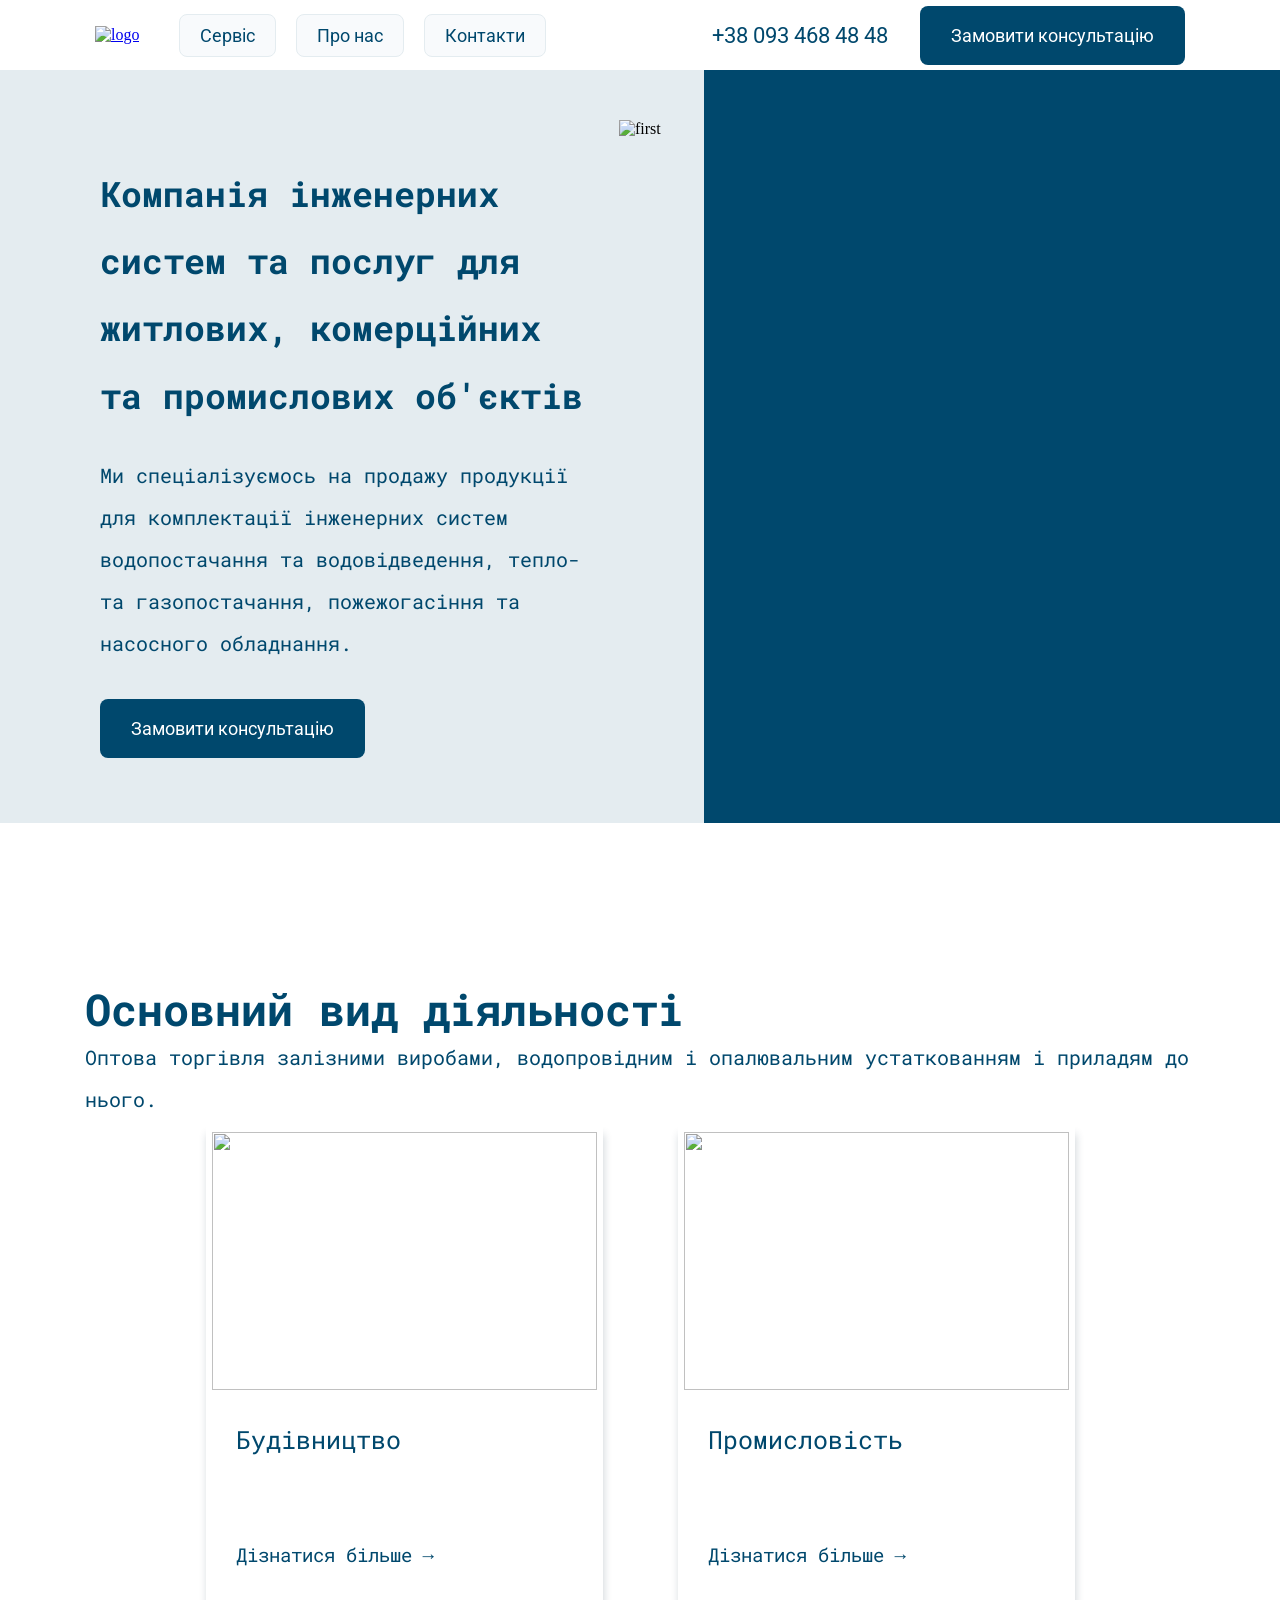
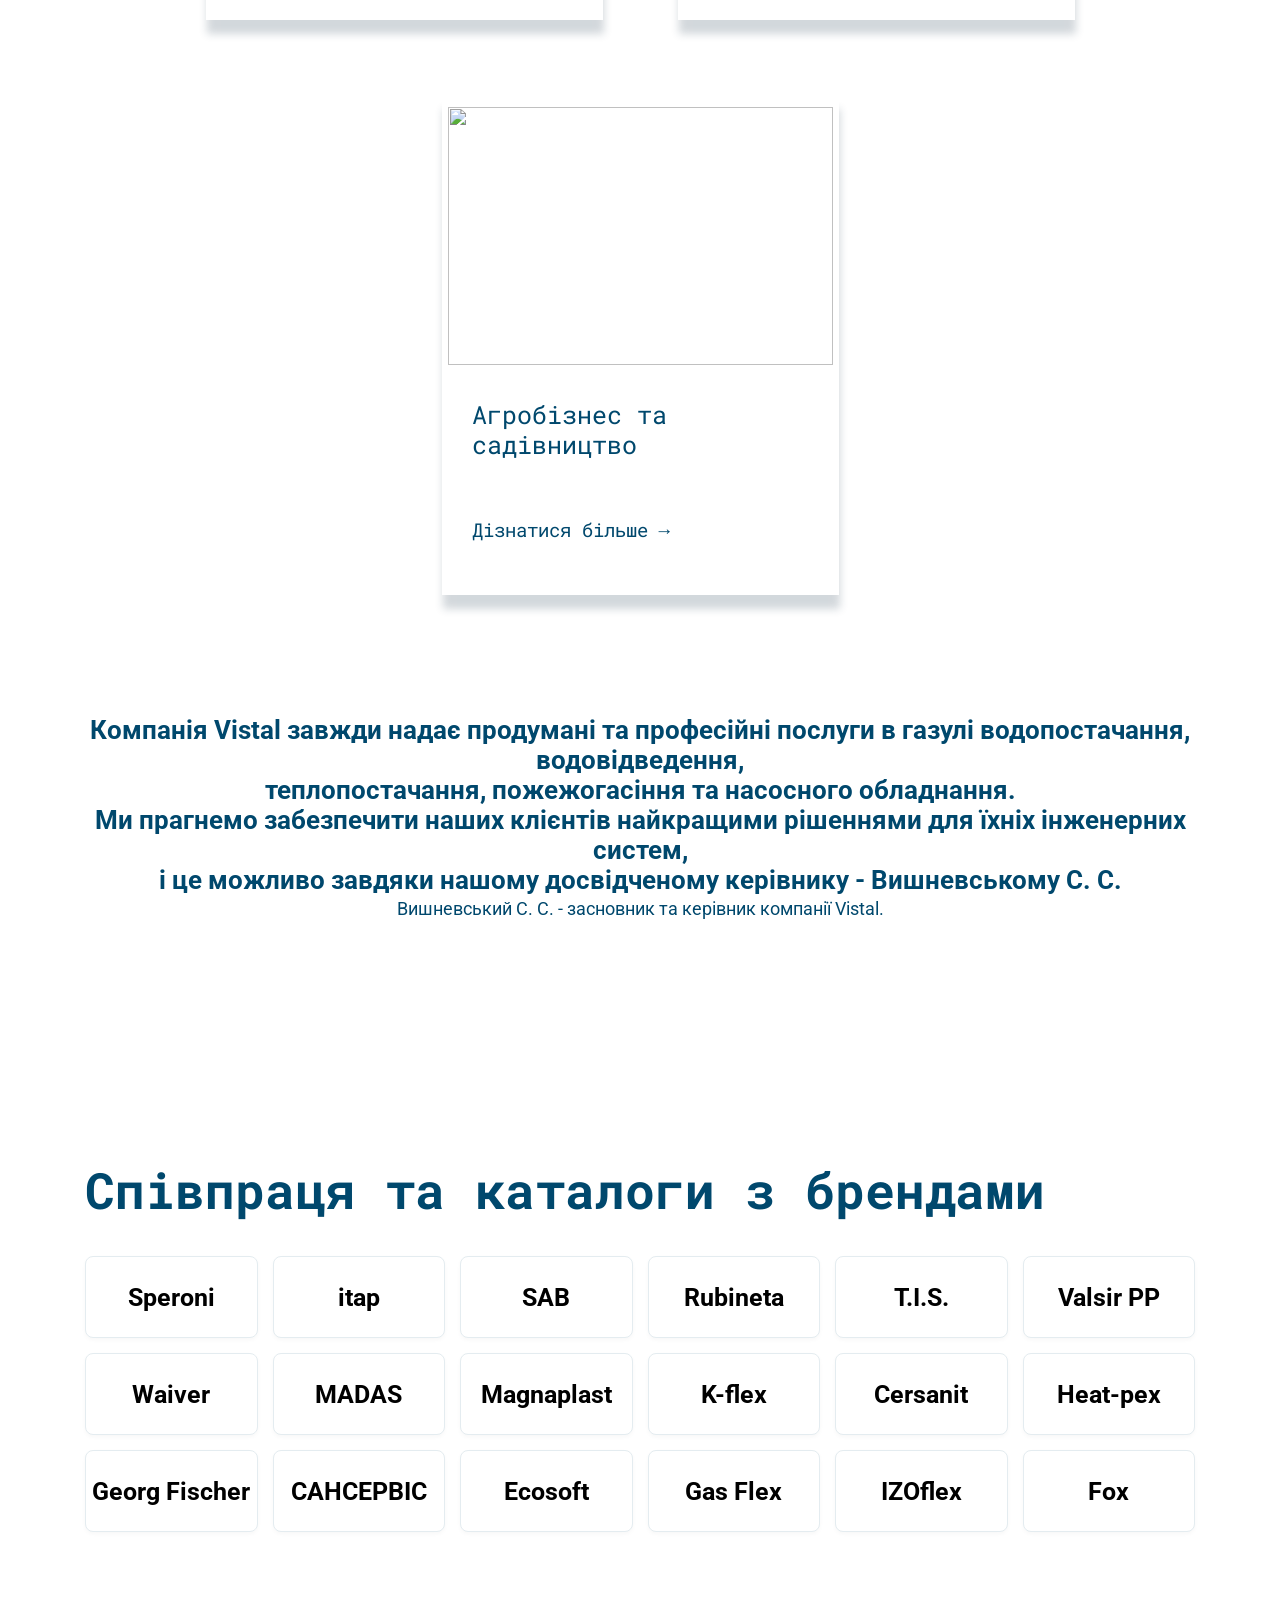
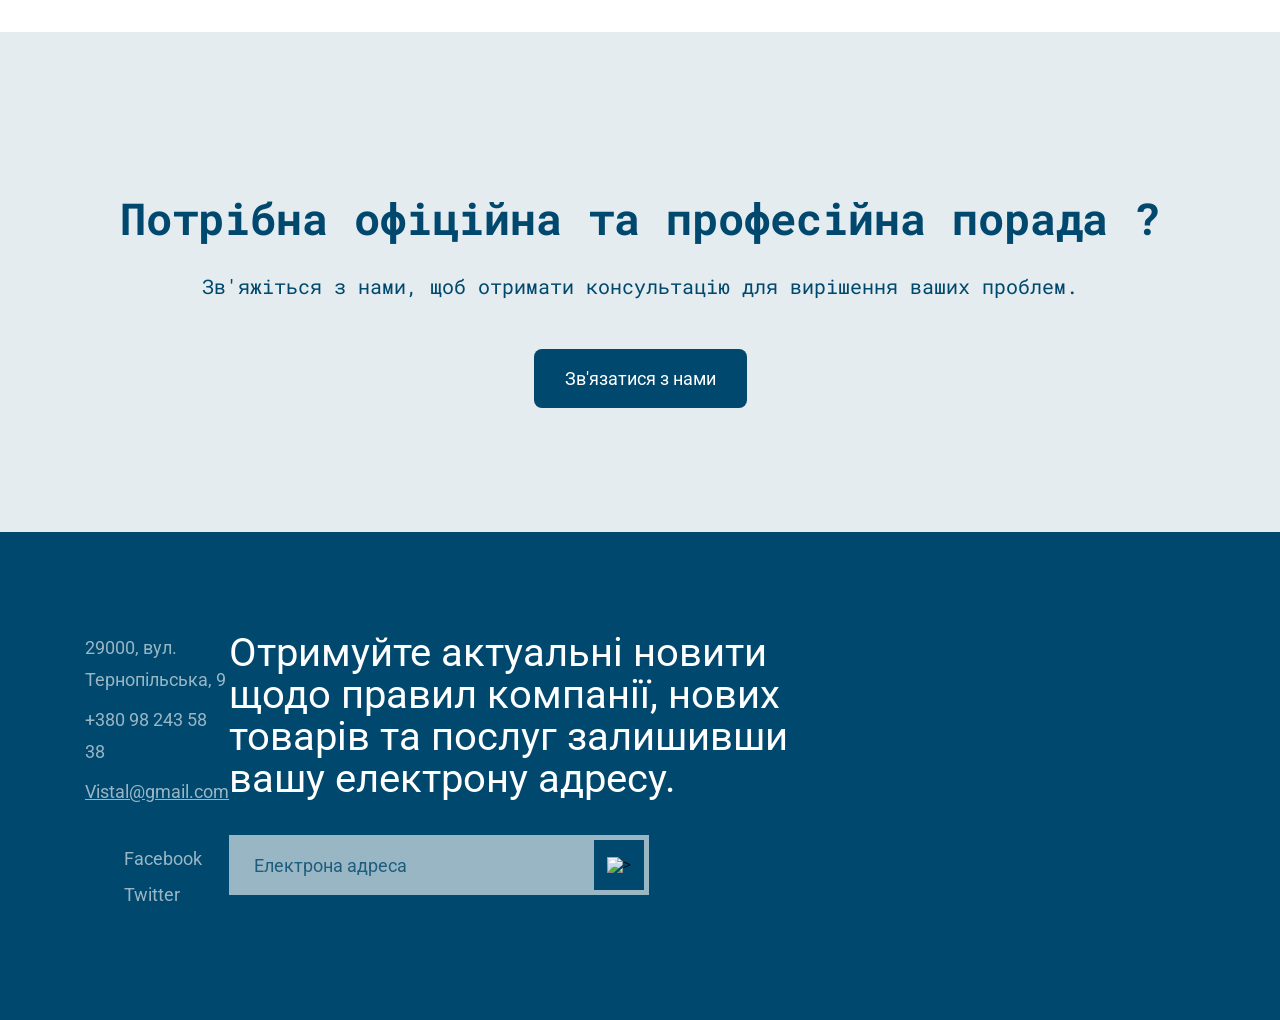
==== commit f45d22d2: "добавив сторінки, зробив сторінку Про нас, пепеніс скрип джава та підлкючи його до всіх сторінок" ====
--- a/index.html
+++ b/index.html
@@ -12,16 +12,20 @@
 <body>
     <header class="header container">
         <div class="header-left">
-            <div class="header-logo"><img src="Img/vistal.png" alt="logo"></div>
+            <div class="header-logo">
+    <a href="index.html">
+        <img src="Img/vistal.png" alt="logo">
+    </a>
+</div>
             <div class="header-menu" id="menu-links">
-                <a href="#">Сервіс</a>
-                <a href="#">Про нас</a>
-                <a href="#">Контакти</a>
+                <a href="service.html">Сервіс</a>
+                <a href="about.html">Про нас</a>
+                <a href="contacts.html">Контакти</a>
             </div>
         </div>
         <div class="header-right">
-            <div class="header-phone">+380 98 243 58 38</div>   
-            <button class="button up24px">Замовити консультацію</button>
+            <div class="header-phone">+38 093 468 48 48</div>   
+            <button class="button">Замовити консультацію</button>
         </div>
         <div class="burger" id="burger">
     <span></span>
@@ -85,7 +89,7 @@
     </section>
     <section class="partners container">
         <h2>
-            Співпраця з брендами
+            Співпраця та каталоги з брендами
         </h2>
         <div class="partners-grid">
             <a href="https://vistal.com.ua/shop/brand/speroni/" class="partner-btn">Speroni</a>
@@ -146,18 +150,8 @@
         </div>
       </div>
     </footer>
-    <script>
-        // Знаходимо бургер і меню за їхніми ID
-        const burger = document.getElementById('burger');
-        const menu = document.getElementById('menu-links');
-
-        // Додаємо подію кліку
-        burger.addEventListener('click', function() {
-            // Перемикаємо клас 'active' (якщо його немає - додає, якщо є - забирає)
-            menu.classList.toggle('active');
-        });
-    </script>
 </body>
+<script src="script.js"></script>
 </html>
 </body>
 </html> 
--- a/Style/style.css
+++ b/Style/style.css
@@ -5,7 +5,8 @@
     .header {
         display: flex;
         justify-content: space-between;
-        height: 107px;
+        align-items: center;
+        height: 70px;
     }
 
     .container {
@@ -15,57 +16,89 @@
     .header-left {
         display: flex;
         gap: 40px;
+        align-items: center;
+        padding-left: 10px;
+    }
+    .header-right{
+        padding-right: 10px;
     }
 
     .header-logo {
-        margin-top: 35px;
-    }
-
+        align-items: center;
+    }
+
+   /* 1. Стилізуємо контейнер меню */
+        .header-menu {
+        display: flex;
+        align-items: center; /* Центруємо посилання по вертикалі */
+        gap: 20px; /* Відстань між кнопками (замість margin-right у посиланнях) */
+    }
+
+    /* 2. Стилізуємо самі посилання (перетворюємо на блоки) */
     .header-menu a {
         text-decoration: none;
         font-family: "Roboto", sans-serif;  
-        font-size: 24px;
-        line-height: 107px;
-        color: #00486D;
-        margin-right: 40px;
-    }
+        font-size: 18px; /* Зменшили розмір шрифту, щоб блоки виглядали акуратніше */
+        color: #00486D;
+        
+        /* Додаємо стилі "кнопки" */
+        display: inline-block;
+        padding: 10px 20px; /* Відступи всередині рамки */
+        background-color: #F8FAFC; /* Легкий світлий фон */
+        border: 1px solid #E4ECF0; /* Тонка рамка */
+        border-radius: 8px; /* Закруглені кути */
+        transition: all 0.3s ease; /* Плавність при наведенні */
+        align-items: center;    
+    }
+
+    /* 3. Ефект при наведенні мишкою */
+    .header-menu a:hover {
+        background-color: #FFFFFF;
+        border-color: #00486D; /* Рамка стає фірмового синього кольору */
+        box-shadow: 0px 4px 6px rgba(0, 72, 109, 0.1);
+    }   
 
     .header-right {
         display: flex;
         gap: 32px;
+        align-items: center;
     }
 
     .header-phone {
         font-family: "Roboto", sans-serif;
         font-size: 22px;
-        line-height: 107px;
-        color: #00486D;
-    }
-
-    .button {
+        align-items: center;
+        color: #00486D;
+    }
+
+  .button {
+        /* --- ДОДАЄМО FLEXBOX ДЛЯ ІДЕАЛЬНОГО ЦЕНТРУВАННЯ ТЕКСТУ --- */
+        display: inline-flex;
+        justify-content: center;
+        align-items: center;
+        
         height: 59px;
         font-family: "Roboto", sans-serif;
         font-weight: 400;
         font-size: 18px;
-        line-height: 59px;
-        text-align: center;
+        
+        /* line-height: 59px;  <--- Я ВИДАЛИВ ЦЕЙ РЯДОК */
+        
         padding: 0 29px;
         background-color: #00486D;
         color: #FFFFFF;
         cursor: pointer;
         transition: all 0.3s ease; 
-        border: 2px solid transparent; /* краї прозорі */
-        border-radius: 8px; /* робить краї м'якими та круглими */
+        border: 2px solid transparent; 
+        border-radius: 8px; 
+        box-sizing: border-box; /* Гарантує, що кнопка не розпухне від padding */
+        margin: 0; /* Гарантує, що зовнішні відступи не посунуть кнопку */
     }
 
     .button:hover {
-        border-color: transparent; /* краї прозорі*/
+        border-color: transparent; 
         box-shadow: 0px 8px 15px rgba(0, 72, 109, 0.3);
         transform: translateY(-2px);
-    }
-
-    .up24px {
-        margin-top: 24px;
     }
 
     .representation {
@@ -80,6 +113,7 @@
         line-height: 67.2px;
         color: #00486D;
         margin-bottom: 25px;
+        justify-content: center;
     }
 
     p {
@@ -102,8 +136,8 @@
         padding-top: 90px;
         
         /* 3. Безпечні відступи по боках замість left: 100px */
-        padding-left: 20px; 
-        padding-right: 20px;
+        padding-left: 100px; 
+        padding-right: 50px;
         box-sizing: border-box; /* Обов'язково, щоб padding не збільшував ширину блоку понад 100% */
     }
 
@@ -138,18 +172,21 @@
         color: #00486D;
     }
 
-    .areas-cards {
-        display: flex;
-        justify-content: space-between;
-        margin-top: 55px;
-    }
-
-    .card {
-        position: relative;
-        width: 397px;
-        height: 500px;
-        box-shadow: 1px 14px 8px rgba(34, 60, 80, 0.2);
-    }
+   .areas-cards {
+    display: flex;
+    flex-wrap: wrap; /* МАГІЯ: дозволяє елементам падати вниз, якщо їм тісно */
+    gap: 75px; /* Відстань між картками */
+    justify-content: center; /* Центруємо картки, якщо остання впаде вниз одна */
+}
+
+.card {
+    position: relative; /* ВАЖЛИВО: Це наш якір, щоб посилання не вилітало! */
+    width: 100%;
+    max-width: 397px;
+    min-height: 500px; /* Зберігаємо мінімальну висоту, щоб картки були однакові */
+    box-shadow: 1px 14px 8px rgba(34, 60, 80, 0.2);
+    background-color: #FFFFFF;
+}
 
     .card a {
         position: absolute;
@@ -219,11 +256,14 @@
         margin-bottom: 20px; /* Відступ між абзацами */
     }
 
-    .arrow {
-        position: absolute;
-        right: 0px;
-        top: -200px;
-    }
+   .arrow {
+    position: absolute;
+    right: 0px;
+    
+    /* ВИДАЛЯЄМО top: -200px; і додаємо магію центрування: */
+    top: 50%; /* Опускає стрілку рівно на половину висоти блоку */
+    transform: translateY(-50%); /* Піднімає її на половину власної висоти, щоб був ідеальний центр */
+}
 
     .partners {
         padding-top: 100px;
@@ -412,77 +452,257 @@
     }
 
     .burger {
-        display: none; /* На комп'ютері його не видно */
-        cursor: pointer;
+    display: none; /* На комп'ютері його не видно */
+    cursor: pointer;
+    flex-direction: column;
+    justify-content: space-between; /* Змінили gap на justify-content для стабільності */
+    width: 35px;
+    height: 24px; /* Жорстко зафіксували висоту (3 лінії по 4px + 2 пробіли по 6px = 24px) */
+    position: relative;
+    z-index: 101; /* Щоб хрестик завжди був поверх меню */
+}
+
+.burger span {
+    width: 100%;
+    height: 4px;
+    background-color: #00486D;
+    border-radius: 4px;
+    transition: all 0.3s ease-in-out; /* ПЛАВНІСТЬ: саме цей рядок робить анімацію */
+}
+
+/* --- АНІМАЦІЯ ПЕРЕТВОРЕННЯ НА ХРЕСТИК --- */
+
+/* Коли бургер має клас active, перша лінія (верхня) опускається і повертається */
+.burger.active span:nth-child(1) {
+    transform: translateY(10px) rotate(45deg);
+}
+
+/* Середня лінія просто зникає */
+.burger.active span:nth-child(2) {
+    opacity: 0;
+}
+
+/* Третя лінія (нижня) піднімається і повертається у зворотний бік */
+.burger.active span:nth-child(3) {
+    transform: translateY(-10px) rotate(-45deg);
+}
+
+/* =========================================
+   📄 СТОРІНКА "ПРО НАС" (about.html)
+   ========================================= */
+.about-page {
+    padding-top: 60px;
+    padding-bottom: 80px;
+}
+
+.about-main-title {
+    font-size: 50px;
+    margin-bottom: 50px;
+    text-align: center;
+}
+
+.about-block {
+    background-color: #E4ECF0;
+    padding: 40px;
+    border-radius: 8px;
+    margin-bottom: 30px;
+}
+
+.about-block h2 {
+    font-size: 32px;
+    margin-bottom: 20px;
+}
+
+.about-block p {
+    font-size: 18px;
+    line-height: 1.8;
+    margin-bottom: 10px;
+    font-family: "Roboto", sans-serif;
+}
+
+/* Красивий випадаючий список для довгого тексту */
+.activity-spoiler {
+    margin-top: 20px;
+    background-color: #ffffff;
+    padding: 15px;
+    border-radius: 8px;
+    cursor: pointer;
+}
+
+.activity-spoiler summary {
+    font-family: "Roboto Mono", monospace;
+    font-size: 18px;
+    font-weight: bold;
+    color: #00486D;
+    outline: none;
+}
+
+.activity-spoiler p {
+    margin-top: 15px;
+    font-size: 16px;
+    line-height: 1.6;
+}
+
+/* Список продукції */
+.products-list {
+    margin-top: 15px;
+    margin-left: 20px;
+}
+
+.products-list li {
+    font-family: "Roboto", sans-serif;
+    font-size: 18px;
+    color: #00486D;
+    line-height: 1.8;
+}
+
+/* Фінальний блок */
+.about-call-to-action {
+    text-align: center;
+    margin-top: 60px;
+    margin-bottom: 20px;
+}
+
+.inline-button {
+    display: inline-flex;
+    align-items: center;
+    justify-content: center; /* Щоб кнопка-посилання виглядала правильно */
+    text-decoration: none;
+    margin-top: 20px;
+}
+
+        @media (max-width: 1024px) {
+        
+    /* 1. Зменшуємо загальні відступи по боках */
+    .container {
+        padding: 0 30px; 
+    }
+
+    /* --- ХОВАЄМО СТРІЛКУ НА ПЛАНШЕТАХ --- */
+    .arrow {
+        display: none;
+    }
+
+    /* 2. Шапка: робимо компактною і в один ряд */
+    .header {
+        align-items: center;
+        padding: 15px 0;
+    }
+
+    .header-left { 
+        gap: 15px; 
+    }
+    .header-menu {
+        gap: 10px;
+    }
+    .header-menu a {
+        font-size: 20px;
+        margin-right: 0;
+        /* Перетворюємо кнопки на чистий текст */
+        background-color: transparent; 
+        border: none; 
+        padding: 0; 
+        width: auto; 
+    }
+    .header-right { 
+        gap: 15px;
+    }
+    .header-phone { 
+        font-size: 20px; 
+        white-space: nowrap; /* Забороняємо номеру розриватися */
+    }
+    .button { 
+        padding: 0 10px; 
+        font-size: 18px; 
+        height: 40px; 
+        line-height: 40px; 
+    }
+
+    /* 3. Головний екран */
+    .representation {
         flex-direction: column;
-        gap: 6px;
-        }
-
-        .burger span {
-        width: 35px;
-        height: 4px;
-        background-color: #00486D;
-        border-radius: 4px;
-        }
-
-        @media (max-width: 1024px) {
-        
-        /* 1. Зменшуємо загальні відступи по боках */
-        .container {
-            padding: 0 30px; 
-        }
-
-        /* 2. Шапка: трохи зменшуємо шрифти і відступи, щоб меню влізло без бургера */
-        .header-left { gap: 20px; }
-        .header-menu a { font-size: 18px; margin-right: 20px; }
-        .header-right { gap: 20px; }
-        .header-phone { font-size: 18px; }
-        .button { padding: 0 15px; font-size: 16px; height: 50px; line-height: 50px; }
-
-        /* 3. Головний екран: складаємо текст і картинку один під одним */
-        .representation {
-            flex-direction: column;
-        }
-        .represntation-text {
-            width: 100%;
-            height: auto;
-            left: 0;
-            padding-top: 50px;
-            padding-bottom: 50px;
-        }
-        .general-image,
-        .firstImage {
-            width: 100%;
-            height: auto;
-            top: 0;
-            right: 0;
-        }
-
-        /* 4. Картки послуг: стискаємо їх, але лишаємо в один ряд */
-        .areas-cards {
-            gap: 15px;
-        }
-        .card {
-            width: 32%; /* Кожна картка займає третину екрана */
-            height: auto;
-            padding: 20px 15px;
-            padding-bottom: 70px;
-            box-sizing: border-box;
-        }
-        .card-image {
-            height: 180px; /* Зменшуємо висоту фото в картках */
-        }
-        .card-name {
-            font-size: 20px;
-            line-height: 1.2;
-            margin-top: 20px;
-            margin-bottom: 15px;
-        }
-
-        /* 5. Футер */
-        .footer-leftSide { width: 35%; }
-        .footer-main { width: 60%; margin-right: 0; max-width: none; }
-    }
+        padding-bottom: 0px; /* Відступ, щоб не налазив на areas */
+    }
+    .represntation-text {
+        max-width: 100%;
+        text-align: center; /* Текст по центру */
+        height: auto;
+        left: 0;
+        padding-top: 50px;
+        padding-bottom: 50px;
+    }
+    /* Центруємо синю кнопку "Замовити консультацію" */
+    
+   /* 1. Контейнер (синя коробка) розтягується на весь екран */
+    .general-image {
+        width: 100%;
+        height: auto;
+        background-color: transparent; /* Прибираємо фон, щоб не було синіх смуг по боках */
+        position: static;
+        padding: 0; /* Прибираємо відступи тут */
+        margin-top: 30px;
+        display: flex;
+        justify-content: center; /* Центруємо фото, якщо воно буде менше екрана */
+    }
+
+    /* 2. Сама картинка займає ширину контейнера АБО менше */
+    .firstImage {
+        width: 100%;
+        max-width: 100%; /* Гарантує, що не вилізе за межі */
+        height: auto;
+        position: static;
+        display: block;
+        box-sizing: border-box;
+        object-fit: cover; /* Щоб картинка була чіткою */
+    }
+
+    /* 4. Картки послуг: стискаємо їх, але лишаємо в один ряд */
+    .areas-cards {
+        gap: 15px;
+    }
+    .team{
+        padding-top: 30px;
+    }
+    .card {
+        width: 32%; /* Кожна картка займає третину екрана */
+        min-height: auto;
+        padding: 0px;
+        padding-bottom: 70px;
+        box-sizing: border-box;
+    }
+    .card-image {
+        height: 180px; /* Зменшуємо висоту фото в картках */
+    }
+    .card-name {
+        font-size: 20px;
+        line-height: 1.2;
+        margin-top: 20px;
+        margin-bottom: 15px;
+    }
+    /* --- ПАРТНЕРИ НА ПЛАНШЕТІ --- */
+    .partners-grid {
+        grid-template-columns: repeat(3, 1fr); /* Замість 6 колонок робимо 4 (або можеш поставити 3) */
+        gap: 15px; 
+        padding-bottom: 15px;
+    }
+    
+    .partner-btn {
+        font-size: 26px; /* Трохи зменшуємо шрифт (було 25px) */
+        text-align: center; /* На всякий випадок центруємо текст, якщо він все ж перенесеться */
+    }
+
+    /* 5. Футер */
+    .footer-leftSide { 
+        width: 35%; 
+    }
+    .footer-main { 
+        width: 60%; 
+        margin-right: 0;
+         max-width: none; 
+         padding-bottom: 15px;
+         padding-top: 15px;
+    }
+}
 
         @media (max-width: 768px) {
         
@@ -520,28 +740,46 @@
 
         /* Робимо меню компактним випадаючим віконцем справа */
         .header-menu {
-            display: none; 
-            flex-direction: column;
-            align-items: center;
-            gap: 15px; /* Трохи зменшили відстань між пунктами */
-            
-            position: absolute;
-            top: 100%; /* Падає рівно під шапку */
-            right: 20px; /* Притискаємо до правого краю (20px відступ від екрана) */
-            left: auto; /* Скасовуємо прив'язку до лівого краю */
-            width: 200px; /* Робимо ширину акуратною (можеш змінити на 150px чи 250px) */
-            
-            background-color: #E4ECF0;
-            padding: 20px 0;
-            box-shadow: 0px 10px 15px rgba(0, 0, 0, 0.1);
-            border-radius: 8px; /* Додаємо заокруглені кути для краси */
-            z-index: 100;
-        }
-
-        .header-menu a {
-            margin-right: 0;
-            line-height: 40px;
-        }
+        display: none; 
+        flex-direction: column;
+        align-items: center; /* Якщо хочеш притиснути їх до правого краю, заміни на align-items: flex-end; */
+        gap: 15px; 
+        
+        position: absolute;
+        top: 100px; /* Твоя висота */
+        right: 20px; 
+        left: auto; 
+        width: auto; /* Дозволяємо кнопкам займати лише стільки місця, скільки їм треба */
+        
+        z-index: 100;
+    }
+
+       /* Стилізуємо посилання всередині мобільного меню */
+    .header-menu a {
+        display: block; /* Щоб кнопка займала всю ширину */
+        width: 100%;
+        max-width: 200px; /* Обмежуємо ширину кнопки */
+        text-align: center;
+        text-decoration: none;
+        
+        /* --- СТИЛЬ КНОПКИ --- */
+        background-color: #F8FAFC; /* Світло-сірий фон */
+        color: #00486D; /* Колір тексту */
+        padding: 12px 20px; /* Відступи всередині */
+        border: 1px solid #E4ECF0; /* Тонка рамка */
+        border-radius: 8px; /* Заокруглені кути */
+        
+        font-family: "Roboto Mono", monospace;
+        font-size: 20px;
+        transition: all 0.3s ease;
+    }
+
+    /* Ефект при натисканні або наведенні */
+    .header-menu a:hover {
+        background-color: #FFFFFF;
+        box-shadow: 0px 4px 10px rgba(0, 72, 109, 0.1);
+        transform: translateY(-2px);
+    }
 
         /* Цей клас додасть JavaScript, щоб показати меню */
         .header-menu.active {
@@ -608,10 +846,9 @@
         }
 
         .arrow {
-            display: none; /* Ховаємо велику стрілку, щоб вона не ламала ширину екрана */
-        }
-
-        /* --- Партнери --- */
+            display: none;
+        }
+
         .partners {
             padding-top: 60px;
             padding-bottom: 60px;
